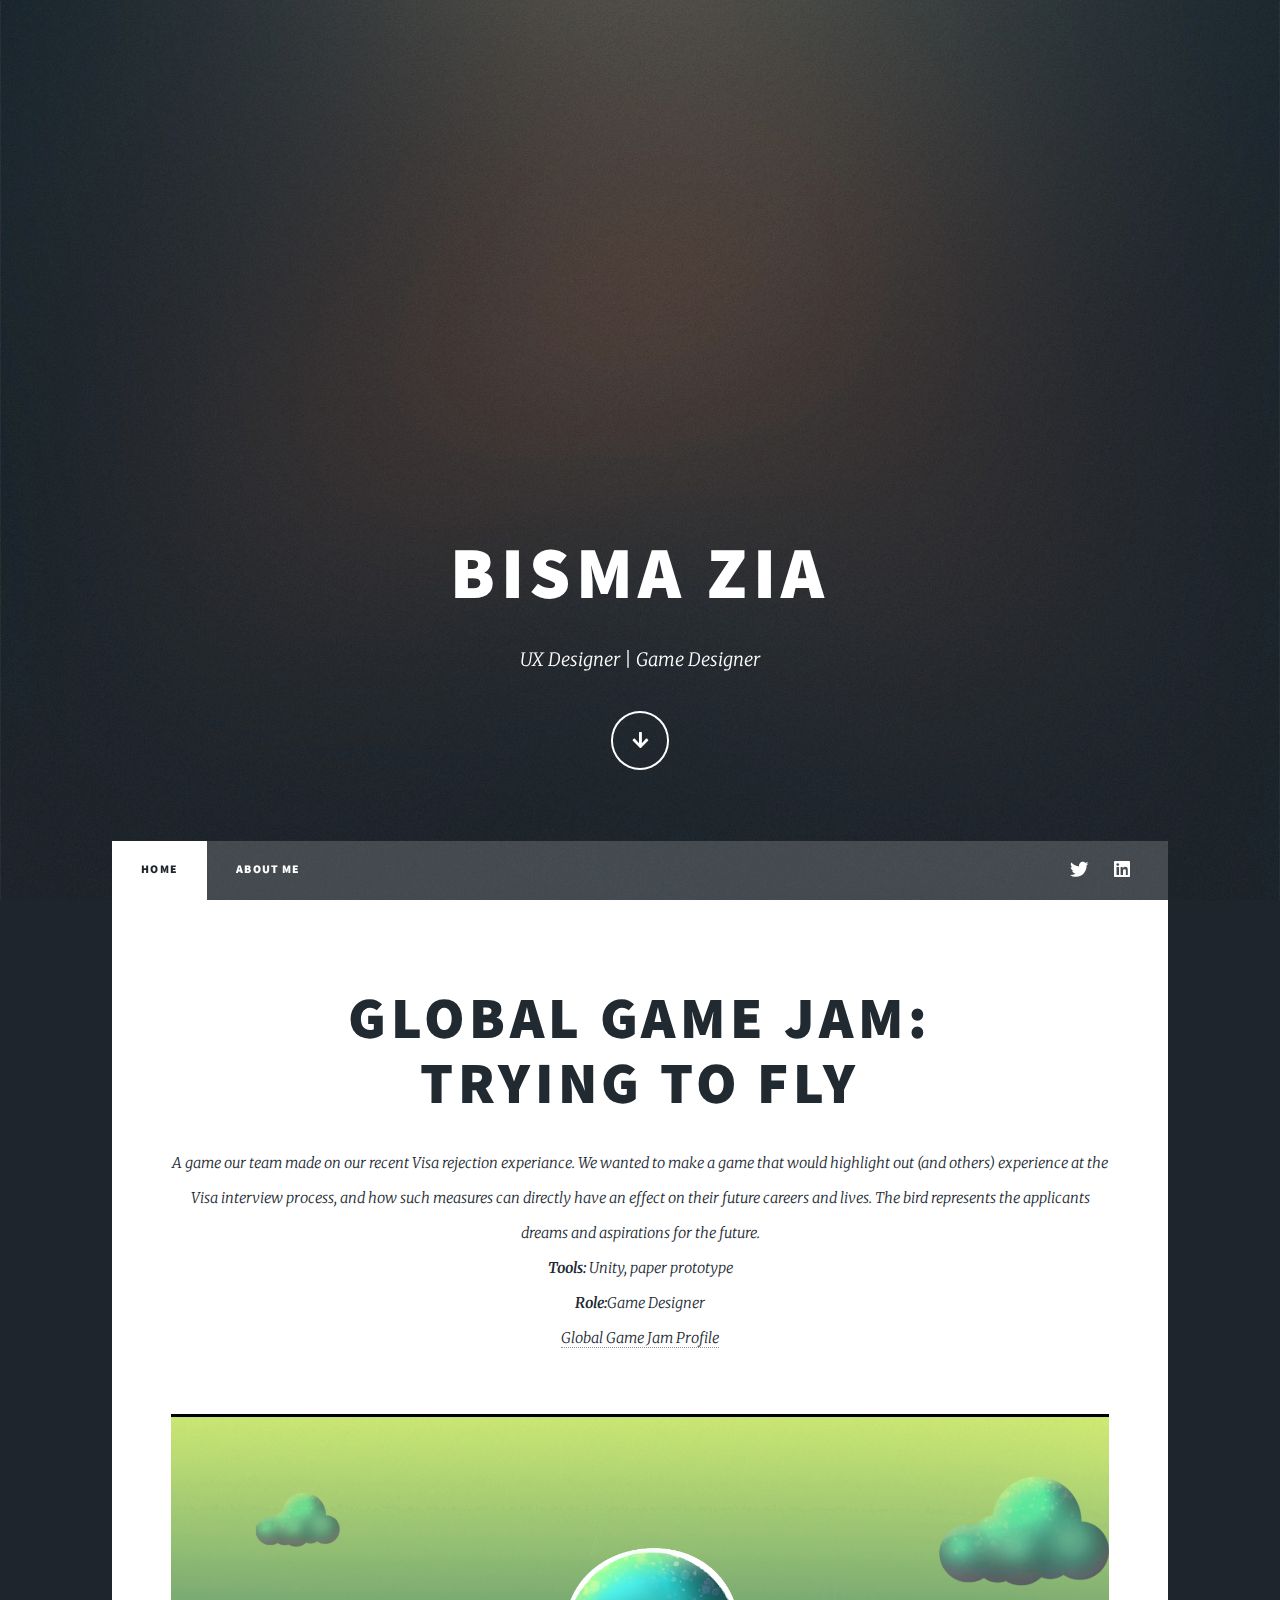
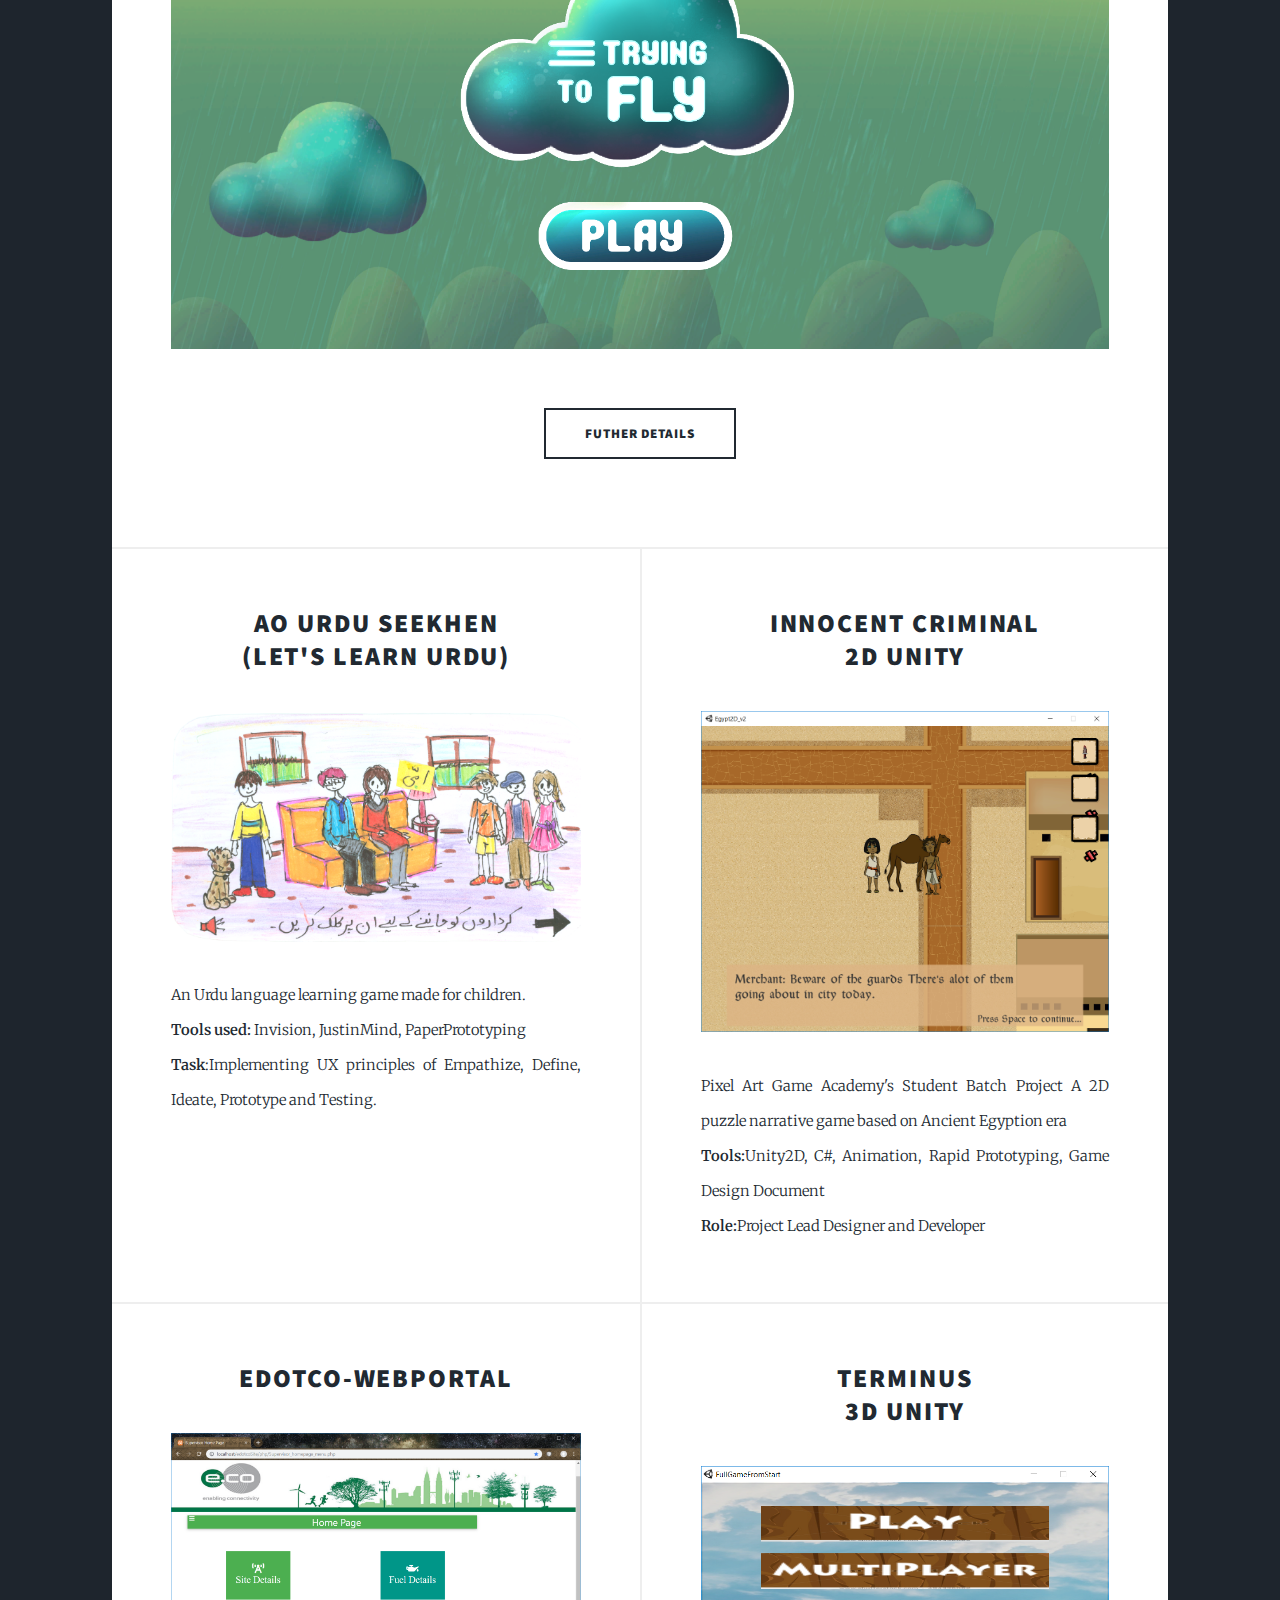
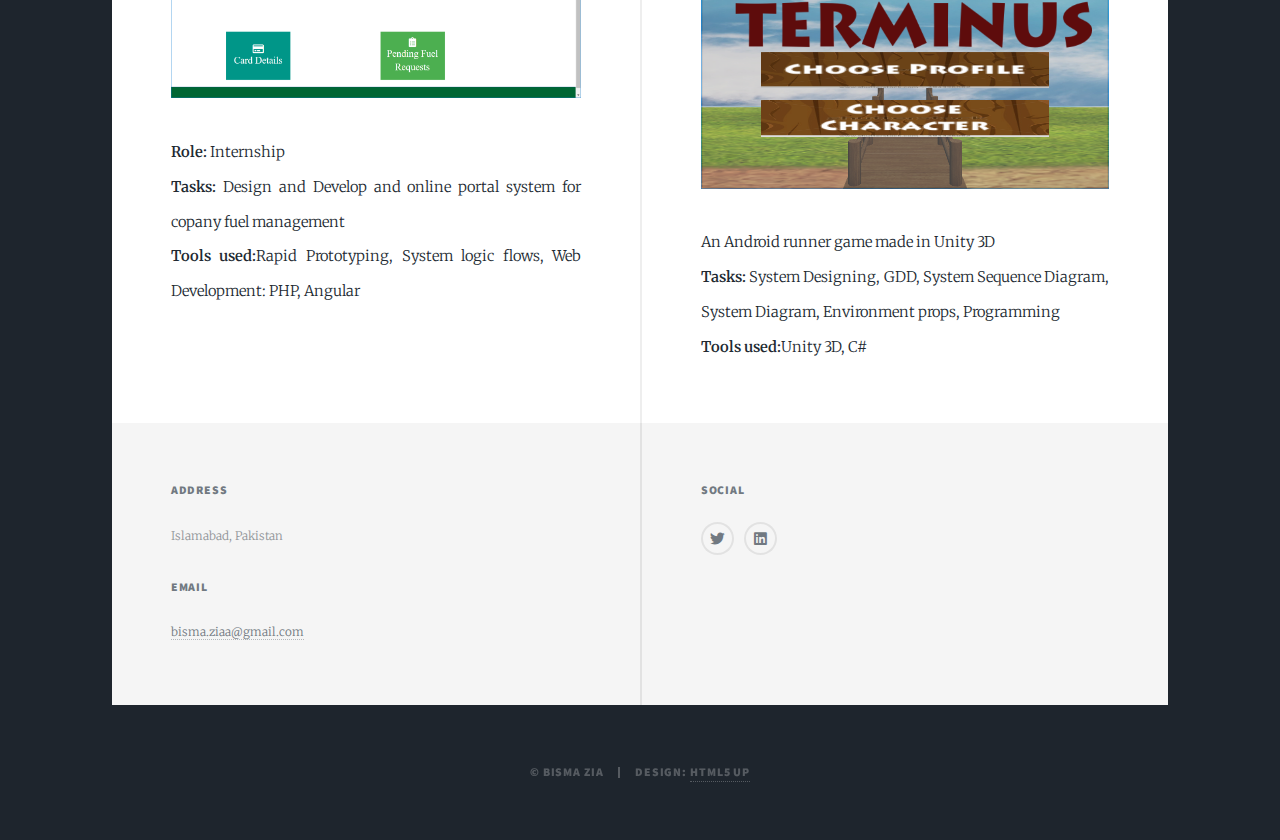
==== index.html @ f32b7386 "Add files via upload" ====
﻿<!DOCTYPE HTML>
<!--
	Massively by HTML5 UP
	html5up.net | @ajlkn
	Free for personal and commercial use under the CCA 3.0 license (html5up.net/license)
-->
<html>
	<head>
		<title>Bisma Zia - Porfolio</title>
		<meta charset="utf-8" />
		<meta name="viewport" content="width=device-width, initial-scale=1, user-scalable=no" />
		<link rel="stylesheet" href="assets/css/main.css" />
		<noscript><link rel="stylesheet" href="assets/css/noscript.css" /></noscript>
	</head>
	<body class="is-preload">

		<!-- Wrapper -->
			<div id="wrapper" class="fade-in">

				<!-- Intro -->
					<div id="intro">
						<h1>Bisma Zia</h1>
						<p>UX Designer | Game Designer</p>
						<ul class="actions">
							<li><a href="#header" class="button icon solid solo fa-arrow-down scrolly">Continue</a></li>
						</ul>
					</div>

				<!-- Header -->
					<header id="header">
						<a href="index.html" class="logo">Portfolio</a>
					</header>

				<!-- Nav -->
					<nav id="nav">
						<ul class="links">
							<li class="active"><a href="index.html">Home</a></li>
							<li><a href="generic.html">About Me</a></li>
						</ul>
						<ul class="icons">
							<li><a href="https://twitter.com/Doldydo" class="icon brands fa-twitter"><span class="label">Twitter</span></a></li>
							<li><a href="https://www.linkedin.com/in/bisma-zia-36243b80/" class="icon brands fa-linkedin"><span class="label">LinkedIn</span></a></li>
						</ul>
					</nav>

				<!-- Main -->
					<div id="main">

						<!-- Featured Post -->
							<article class="post featured">
								<header class="major">
									<h2><a href="#">Global Game Jam:<br />
									Trying to Fly</a></h2>
                                    <p>
                                        A game our team made on our recent Visa rejection experiance.
                                        We wanted to make a game that would highlight out (and others) experience at the Visa interview process,
                                        and how such measures can directly have an effect on their future careers and lives. The bird represents
                                        the applicants dreams and aspirations for the future.
                                        <br>
                                        <strong>Tools:</strong> Unity, paper prototype
                                        <br>
                                        <strong>Role:</strong>Game Designer
                                        <br>
                                        <a href="https://globalgamejam.org/2020/games/trying-fly-0" ><span class="label">Global Game Jam Profile</span></a>
                                    </p>
								</header>
								<a href="#" class="image main"><img src="images/trying-to-fly.PNG" alt="" /></a>
								<ul class="actions special">
									<li><a href="https://globalgamejam.org/2020/games/trying-fly-0" class="button large">Futher Details</a></li>
								</ul>
							</article>

						<!-- Posts -->
							<section class="posts">
                                <article>
                                    <header>
                                        <h2><a href="#">Ao Urdu Seekhen <br>(Let's Learn Urdu)</a></h2>
                                    </header>
                                    <a href="#" class="image fit"><img src="images/ao-urdu-seekhen.png" alt="" /></a>
                                    <p>
                                        An Urdu language learning game made for children.
                                        <br><strong>Tools used:</strong> Invision, JustinMind, PaperPrototyping
                                        <br><strong>Task</strong>:Implementing UX principles of Empathize, Define, Ideate,
                                        Prototype and Testing.
                                    </p>
                                    <!--<ul class="actions special">
                                        <li><a href="#" class="button">More Details</a></li>
                                    </ul>-->
                                </article>
                                <article>
                                    <header>
                                        <h2><a href="#">Innocent Criminal<br>2D Unity</a></h2>
                                    </header>
                                    <a href="#" class="image fit"><img src="images/innocent-criminal.PNG" alt="" /></a>
                                    <p>
                                        Pixel Art Game Academy's Student Batch Project
                                        A 2D puzzle narrative game based on Ancient Egyption era
                                        <br><strong>Tools:</strong>Unity2D, C#, Animation, Rapid Prototyping, Game Design Document
                                        <br><strong>Role:</strong>Project Lead Designer and Developer
                                    </p>
                                    <!--<ul class="actions special">
        <li><a href="#" class="button">More Details</a></li>
    </ul>-->
                                </article>
                                <article>
                                    <header>
                                        <h2><a href="#">Edotco-Webportal</a></h2>
                                    </header>
                                    <a href="#" class="image fit"><img src="images/edotco-web-portal.png" alt="" /></a>
                                    <p>
                                        <strong>Role:</strong> Internship
                                        <br><strong>Tasks:</strong> Design and Develop and online portal system for copany fuel management
                                        <br><strong>Tools used:</strong>Rapid Prototyping, System logic flows, Web Development: PHP, Angular
                                    </p>
                                    <!--	<ul class="actions special">
                                <li><a href="#" class="button">More Details</a></li>
                            </ul> -->
                        </article>
                        <article>
                            <header>
                                <h2><a href="#">Terminus<br>3D Unity</a></h2>
                            </header>
                            <a href="#" class="image fit"><img src="images/FYP1.PNG" alt="" /></a>
                            <p>
                                An Android runner game made in Unity 3D
                                <br><strong>Tasks:</strong> System Designing, GDD, System Sequence Diagram, System Diagram, Environment props, Programming
                                <br><strong>Tools used:</strong>Unity 3D, C#
                            </p>
                            <!--		<ul class="actions special">
        <li><a href="#" class="button">More Details</a></li>
    </ul>-->
                                </article>
								
							</section>						
					</div>

				<!-- Footer -->
                    <footer id="footer">
                        <section>
                            <section class="split contact">
                                <section class="alt">
                                    <h3>Address</h3>
                                    <p>
                                        Islamabad, Pakistan
                                    </p>
                                </section>
                                <section>
                                    <h3>Email</h3>
                                    <p><a href="#">bisma.ziaa@gmail.com</a></p>
                                </section>

                            </section>
                        </section>
 
                        <section>
                            <h3>Social</h3>
                            <ul class="icons alt">
                                <li><a href="https://twitter.com/Doldydo" class="icon brands alt fa-twitter"><span class="label">Twitter</span></a></li>
                                <li><a href="https://www.linkedin.com/in/bisma-zia-36243b80/" class="icon brands alt fa-linkedin"><span class="label">LinkedIn</span></a></li>
                            </ul>
                        </section>
                    </footer>

				<!-- Copyright -->
					<div id="copyright">
						<ul><li>&copy; Bisma Zia</li><li>Design: <a href="https://html5up.net">HTML5 UP</a></li></ul>
					</div>

			</div>

		<!-- Scripts -->
			<script src="assets/js/jquery.min.js"></script>
			<script src="assets/js/jquery.scrollex.min.js"></script>
			<script src="assets/js/jquery.scrolly.min.js"></script>
			<script src="assets/js/browser.min.js"></script>
			<script src="assets/js/breakpoints.min.js"></script>
			<script src="assets/js/util.js"></script>
			<script src="assets/js/main.js"></script>

	</body>
</html>
---- assets/css/main.css ----
@import url(fontawesome-all.min.css);
@import url("https://fonts.googleapis.com/css?family=Merriweather:300,700,300italic,700italic|Source+Sans+Pro:900");

/*
	Massively by HTML5 UP
	html5up.net | @ajlkn
	Free for personal and commercial use under the CCA 3.0 license (html5up.net/license)
*/

html, body, div, span, applet, object,
iframe, h1, h2, h3, h4, h5, h6, p, blockquote,
pre, a, abbr, acronym, address, big, cite,
code, del, dfn, em, img, ins, kbd, q, s, samp,
small, strike, strong, sub, sup, tt, var, b,
u, i, center, dl, dt, dd, ol, ul, li, fieldset,
form, label, legend, table, caption, tbody,
tfoot, thead, tr, th, td, article, aside,
canvas, details, embed, figure, figcaption,
footer, header, hgroup, menu, nav, output, ruby,
section, summary, time, mark, audio, video {
	margin: 0;
	padding: 0;
	border: 0;
	font-size: 100%;
	font: inherit;
	vertical-align: baseline;}

article, aside, details, figcaption, figure,
footer, header, hgroup, menu, nav, section {
	display: block;}

body {
	line-height: 1;
}

ol, ul {
	list-style: none;
}

blockquote, q {
	quotes: none;
}

	blockquote:before, blockquote:after, q:before, q:after {
		content: '';
		content: none;
	}

table {
	border-collapse: collapse;
	border-spacing: 0;
}

body {
	-webkit-text-size-adjust: none;
}

mark {
	background-color: transparent;
	color: inherit;
}

input::-moz-focus-inner {
	border: 0;
	padding: 0;
}

input, select, textarea {
	-moz-appearance: none;
	-webkit-appearance: none;
	-ms-appearance: none;
	appearance: none;
}

/* Basic */

	@-ms-viewport {
		width: device-width;
	}

	body {
		-ms-overflow-style: scrollbar;
	}

	@media screen and (max-width: 480px) {

		html, body {
			min-width: 320px;
		}

	}

	html {
		box-sizing: border-box;
	}

	*, *:before, *:after {
		box-sizing: inherit;
	}

	body {
		background-color: #1e252d;
	}

		body.is-preload *, body.is-preload *:before, body.is-preload *:after {
			-moz-animation: none !important;
			-webkit-animation: none !important;
			-ms-animation: none !important;
			animation: none !important;
			-moz-transition: none !important;
			-webkit-transition: none !important;
			-ms-transition: none !important;
			transition: none !important;
		}

/* Type */

	html {
		font-size: 16pt;
	}

		@media screen and (max-width: 1680px) {

			html {
				font-size: 12pt;
			}

		}

		@media screen and (max-width: 1280px) {

			html {
				font-size: 11pt;
			}

		}

		@media screen and (max-width: 360px) {

			html {
				font-size: 10pt;
			}

		}

	body {
		color: #212931;
	}

	body, input, select, textarea {
		font-family: "Merriweather", Georgia, serif;
		font-weight: 300;
		font-size: 1rem;
		line-height: 2.375;
	}

	a {
		-moz-transition: color 0.2s ease-in-out, background-color 0.2s ease-in-out, border-color 0.2s ease-in-out, box-shadow 0.2s ease-in-out;
		-webkit-transition: color 0.2s ease-in-out, background-color 0.2s ease-in-out, border-color 0.2s ease-in-out, box-shadow 0.2s ease-in-out;
		-ms-transition: color 0.2s ease-in-out, background-color 0.2s ease-in-out, border-color 0.2s ease-in-out, box-shadow 0.2s ease-in-out;
		transition: color 0.2s ease-in-out, background-color 0.2s ease-in-out, border-color 0.2s ease-in-out, box-shadow 0.2s ease-in-out;
		border-bottom: dotted 1px;
		text-decoration: none;
	}

		a:hover {
			border-bottom-color: transparent;
		}

	strong, b {
		font-weight: 600;
	}

	em, i {
		font-style: italic;
	}

	p {
		text-align: justify;
		margin: 0 0 2rem 0;
	}

	h1, h2, h3, h4, h5, h6 {
		font-family: "Source Sans Pro", Helvetica, sans-serif;
		font-weight: 900;
		line-height: 1.5;
		letter-spacing: 0.075em;
		text-transform: uppercase;
		margin: 0 0 1rem 0;
	}

		h1 a, h2 a, h3 a, h4 a, h5 a, h6 a {
			border-bottom: 0;
			color: inherit;
			text-decoration: none;
		}

	h1 {
		font-size: 4rem;
		line-height: 1.1;
		margin: 0 0 2rem 0;
	}

	h2 {
		font-size: 1.75rem;
		line-height: 1.3;
		margin: 0 0 1.5rem 0;
	}

	h3 {
		font-size: 1.25rem;
		margin: 0 0 1.5rem 0;
	}

	h4 {
		font-size: 1rem;
	}

	h5 {
		font-size: 0.9rem;
	}

	h6 {
		font-size: 0.8rem;
	}

	sub {
		font-size: 0.8rem;
		position: relative;
		top: 0.5rem;
	}

	sup {
		font-size: 0.8rem;
		position: relative;
		top: -0.5rem;
	}

	blockquote {
		border-left: solid 4px;
		font-style: italic;
		margin: 0 0 2rem 0;
		padding: 0.5rem 0 0.5rem 2rem;
	}

	code {
		border: solid 2px;
		font-family: "Courier New", monospace;
		font-size: 0.9rem;
		margin: 0 0.25rem;
		padding: 0.25rem 0.65rem;
	}

	pre {
		-webkit-overflow-scrolling: touch;
		font-family: "Courier New", monospace;
		font-size: 0.9rem;
		margin: 0 0 2rem 0;
	}

		pre code {
			display: block;
			line-height: 1.75;
			padding: 1rem 1.5rem;
			overflow-x: auto;
		}

	hr {
		border: 0;
		border-bottom: solid 2px;
		margin: 3rem 0;
	}

		hr.major {
			margin: 5rem 0;
		}

	.align-left {
		text-align: left;
	}

	.align-center {
		text-align: center;
	}

	.align-right {
		text-align: right;
	}

	input, select, textarea {
		color: #212931;
	}

	a {
		color: #212931;
		border-bottom-color: rgba(33, 41, 49, 0.5);
	}

		a:hover {
			border-bottom-color: transparent;
			color: #18bfef !important;
		}

	strong, b {
		color: #212931;
	}

	h1, h2, h3, h4, h5, h6 {
		color: #212931;
	}

	blockquote {
		border-left-color: #eeeeee;
	}

	code {
		background: rgba(220, 220, 220, 0.25);
		border-color: #eeeeee;
	}

	hr {
		border-bottom-color: #eeeeee;
	}

/* Row */

	.row {
		display: flex;
		flex-wrap: wrap;
		box-sizing: border-box;
		align-items: stretch;
	}

		.row > * {
			box-sizing: border-box;
		}

		.row.gtr-uniform > * > :last-child {
			margin-bottom: 0;
		}

		.row.aln-left {
			justify-content: flex-start;
		}

		.row.aln-center {
			justify-content: center;
		}

		.row.aln-right {
			justify-content: flex-end;
		}

		.row.aln-top {
			align-items: flex-start;
		}

		.row.aln-middle {
			align-items: center;
		}

		.row.aln-bottom {
			align-items: flex-end;
		}

		.row > .imp {
			order: -1;
		}

		.row > .col-1 {
			width: 8.33333%;
		}

		.row > .off-1 {
			margin-left: 8.33333%;
		}

		.row > .col-2 {
			width: 16.66667%;
		}

		.row > .off-2 {
			margin-left: 16.66667%;
		}

		.row > .col-3 {
			width: 25%;
		}

		.row > .off-3 {
			margin-left: 25%;
		}

		.row > .col-4 {
			width: 33.33333%;
		}

		.row > .off-4 {
			margin-left: 33.33333%;
		}

		.row > .col-5 {
			width: 41.66667%;
		}

		.row > .off-5 {
			margin-left: 41.66667%;
		}

		.row > .col-6 {
			width: 50%;
		}

		.row > .off-6 {
			margin-left: 50%;
		}

		.row > .col-7 {
			width: 58.33333%;
		}

		.row > .off-7 {
			margin-left: 58.33333%;
		}

		.row > .col-8 {
			width: 66.66667%;
		}

		.row > .off-8 {
			margin-left: 66.66667%;
		}

		.row > .col-9 {
			width: 75%;
		}

		.row > .off-9 {
			margin-left: 75%;
		}

		.row > .col-10 {
			width: 83.33333%;
		}

		.row > .off-10 {
			margin-left: 83.33333%;
		}

		.row > .col-11 {
			width: 91.66667%;
		}

		.row > .off-11 {
			margin-left: 91.66667%;
		}

		.row > .col-12 {
			width: 100%;
		}

		.row > .off-12 {
			margin-left: 100%;
		}

		.row.gtr-0 {
			margin-top: 0;
			margin-left: 0rem;
		}

			.row.gtr-0 > * {
				padding: 0 0 0 0rem;
			}

			.row.gtr-0.gtr-uniform {
				margin-top: 0rem;
			}

				.row.gtr-0.gtr-uniform > * {
					padding-top: 0rem;
				}

		.row.gtr-25 {
			margin-top: 0;
			margin-left: -0.375rem;
		}

			.row.gtr-25 > * {
				padding: 0 0 0 0.375rem;
			}

			.row.gtr-25.gtr-uniform {
				margin-top: -0.375rem;
			}

				.row.gtr-25.gtr-uniform > * {
					padding-top: 0.375rem;
				}

		.row.gtr-50 {
			margin-top: 0;
			margin-left: -0.75rem;
		}

			.row.gtr-50 > * {
				padding: 0 0 0 0.75rem;
			}

			.row.gtr-50.gtr-uniform {
				margin-top: -0.75rem;
			}

				.row.gtr-50.gtr-uniform > * {
					padding-top: 0.75rem;
				}

		.row {
			margin-top: 0;
			margin-left: -1.5rem;
		}

			.row > * {
				padding: 0 0 0 1.5rem;
			}

			.row.gtr-uniform {
				margin-top: -1.5rem;
			}

				.row.gtr-uniform > * {
					padding-top: 1.5rem;
				}

		.row.gtr-150 {
			margin-top: 0;
			margin-left: -2.25rem;
		}

			.row.gtr-150 > * {
				padding: 0 0 0 2.25rem;
			}

			.row.gtr-150.gtr-uniform {
				margin-top: -2.25rem;
			}

				.row.gtr-150.gtr-uniform > * {
					padding-top: 2.25rem;
				}

		.row.gtr-200 {
			margin-top: 0;
			margin-left: -3rem;
		}

			.row.gtr-200 > * {
				padding: 0 0 0 3rem;
			}

			.row.gtr-200.gtr-uniform {
				margin-top: -3rem;
			}

				.row.gtr-200.gtr-uniform > * {
					padding-top: 3rem;
				}

		@media screen and (max-width: 1680px) {

			.row {
				display: flex;
				flex-wrap: wrap;
				box-sizing: border-box;
				align-items: stretch;
			}

				.row > * {
					box-sizing: border-box;
				}

				.row.gtr-uniform > * > :last-child {
					margin-bottom: 0;
				}

				.row.aln-left {
					justify-content: flex-start;
				}

				.row.aln-center {
					justify-content: center;
				}

				.row.aln-right {
					justify-content: flex-end;
				}

				.row.aln-top {
					align-items: flex-start;
				}

				.row.aln-middle {
					align-items: center;
				}

				.row.aln-bottom {
					align-items: flex-end;
				}

				.row > .imp-xlarge {
					order: -1;
				}

				.row > .col-1-xlarge {
					width: 8.33333%;
				}

				.row > .off-1-xlarge {
					margin-left: 8.33333%;
				}

				.row > .col-2-xlarge {
					width: 16.66667%;
				}

				.row > .off-2-xlarge {
					margin-left: 16.66667%;
				}

				.row > .col-3-xlarge {
					width: 25%;
				}

				.row > .off-3-xlarge {
					margin-left: 25%;
				}

				.row > .col-4-xlarge {
					width: 33.33333%;
				}

				.row > .off-4-xlarge {
					margin-left: 33.33333%;
				}

				.row > .col-5-xlarge {
					width: 41.66667%;
				}

				.row > .off-5-xlarge {
					margin-left: 41.66667%;
				}

				.row > .col-6-xlarge {
					width: 50%;
				}

				.row > .off-6-xlarge {
					margin-left: 50%;
				}

				.row > .col-7-xlarge {
					width: 58.33333%;
				}

				.row > .off-7-xlarge {
					margin-left: 58.33333%;
				}

				.row > .col-8-xlarge {
					width: 66.66667%;
				}

				.row > .off-8-xlarge {
					margin-left: 66.66667%;
				}

				.row > .col-9-xlarge {
					width: 75%;
				}

				.row > .off-9-xlarge {
					margin-left: 75%;
				}

				.row > .col-10-xlarge {
					width: 83.33333%;
				}

				.row > .off-10-xlarge {
					margin-left: 83.33333%;
				}

				.row > .col-11-xlarge {
					width: 91.66667%;
				}

				.row > .off-11-xlarge {
					margin-left: 91.66667%;
				}

				.row > .col-12-xlarge {
					width: 100%;
				}

				.row > .off-12-xlarge {
					margin-left: 100%;
				}

				.row.gtr-0 {
					margin-top: 0;
					margin-left: 0rem;
				}

					.row.gtr-0 > * {
						padding: 0 0 0 0rem;
					}

					.row.gtr-0.gtr-uniform {
						margin-top: 0rem;
					}

						.row.gtr-0.gtr-uniform > * {
							padding-top: 0rem;
						}

				.row.gtr-25 {
					margin-top: 0;
					margin-left: -0.375rem;
				}

					.row.gtr-25 > * {
						padding: 0 0 0 0.375rem;
					}

					.row.gtr-25.gtr-uniform {
						margin-top: -0.375rem;
					}

						.row.gtr-25.gtr-uniform > * {
							padding-top: 0.375rem;
						}

				.row.gtr-50 {
					margin-top: 0;
					margin-left: -0.75rem;
				}

					.row.gtr-50 > * {
						padding: 0 0 0 0.75rem;
					}

					.row.gtr-50.gtr-uniform {
						margin-top: -0.75rem;
					}

						.row.gtr-50.gtr-uniform > * {
							padding-top: 0.75rem;
						}

				.row {
					margin-top: 0;
					margin-left: -1.5rem;
				}

					.row > * {
						padding: 0 0 0 1.5rem;
					}

					.row.gtr-uniform {
						margin-top: -1.5rem;
					}

						.row.gtr-uniform > * {
							padding-top: 1.5rem;
						}

				.row.gtr-150 {
					margin-top: 0;
					margin-left: -2.25rem;
				}

					.row.gtr-150 > * {
						padding: 0 0 0 2.25rem;
					}

					.row.gtr-150.gtr-uniform {
						margin-top: -2.25rem;
					}

						.row.gtr-150.gtr-uniform > * {
							padding-top: 2.25rem;
						}

				.row.gtr-200 {
					margin-top: 0;
					margin-left: -3rem;
				}

					.row.gtr-200 > * {
						padding: 0 0 0 3rem;
					}

					.row.gtr-200.gtr-uniform {
						margin-top: -3rem;
					}

						.row.gtr-200.gtr-uniform > * {
							padding-top: 3rem;
						}

		}

		@media screen and (max-width: 1280px) {

			.row {
				display: flex;
				flex-wrap: wrap;
				box-sizing: border-box;
				align-items: stretch;
			}

				.row > * {
					box-sizing: border-box;
				}

				.row.gtr-uniform > * > :last-child {
					margin-bottom: 0;
				}

				.row.aln-left {
					justify-content: flex-start;
				}

				.row.aln-center {
					justify-content: center;
				}

				.row.aln-right {
					justify-content: flex-end;
				}

				.row.aln-top {
					align-items: flex-start;
				}

				.row.aln-middle {
					align-items: center;
				}

				.row.aln-bottom {
					align-items: flex-end;
				}

				.row > .imp-large {
					order: -1;
				}

				.row > .col-1-large {
					width: 8.33333%;
				}

				.row > .off-1-large {
					margin-left: 8.33333%;
				}

				.row > .col-2-large {
					width: 16.66667%;
				}

				.row > .off-2-large {
					margin-left: 16.66667%;
				}

				.row > .col-3-large {
					width: 25%;
				}

				.row > .off-3-large {
					margin-left: 25%;
				}

				.row > .col-4-large {
					width: 33.33333%;
				}

				.row > .off-4-large {
					margin-left: 33.33333%;
				}

				.row > .col-5-large {
					width: 41.66667%;
				}

				.row > .off-5-large {
					margin-left: 41.66667%;
				}

				.row > .col-6-large {
					width: 50%;
				}

				.row > .off-6-large {
					margin-left: 50%;
				}

				.row > .col-7-large {
					width: 58.33333%;
				}

				.row > .off-7-large {
					margin-left: 58.33333%;
				}

				.row > .col-8-large {
					width: 66.66667%;
				}

				.row > .off-8-large {
					margin-left: 66.66667%;
				}

				.row > .col-9-large {
					width: 75%;
				}

				.row > .off-9-large {
					margin-left: 75%;
				}

				.row > .col-10-large {
					width: 83.33333%;
				}

				.row > .off-10-large {
					margin-left: 83.33333%;
				}

				.row > .col-11-large {
					width: 91.66667%;
				}

				.row > .off-11-large {
					margin-left: 91.66667%;
				}

				.row > .col-12-large {
					width: 100%;
				}

				.row > .off-12-large {
					margin-left: 100%;
				}

				.row.gtr-0 {
					margin-top: 0;
					margin-left: 0rem;
				}

					.row.gtr-0 > * {
						padding: 0 0 0 0rem;
					}

					.row.gtr-0.gtr-uniform {
						margin-top: 0rem;
					}

						.row.gtr-0.gtr-uniform > * {
							padding-top: 0rem;
						}

				.row.gtr-25 {
					margin-top: 0;
					margin-left: -0.375rem;
				}

					.row.gtr-25 > * {
						padding: 0 0 0 0.375rem;
					}

					.row.gtr-25.gtr-uniform {
						margin-top: -0.375rem;
					}

						.row.gtr-25.gtr-uniform > * {
							padding-top: 0.375rem;
						}

				.row.gtr-50 {
					margin-top: 0;
					margin-left: -0.75rem;
				}

					.row.gtr-50 > * {
						padding: 0 0 0 0.75rem;
					}

					.row.gtr-50.gtr-uniform {
						margin-top: -0.75rem;
					}

						.row.gtr-50.gtr-uniform > * {
							padding-top: 0.75rem;
						}

				.row {
					margin-top: 0;
					margin-left: -1.5rem;
				}

					.row > * {
						padding: 0 0 0 1.5rem;
					}

					.row.gtr-uniform {
						margin-top: -1.5rem;
					}

						.row.gtr-uniform > * {
							padding-top: 1.5rem;
						}

				.row.gtr-150 {
					margin-top: 0;
					margin-left: -2.25rem;
				}

					.row.gtr-150 > * {
						padding: 0 0 0 2.25rem;
					}

					.row.gtr-150.gtr-uniform {
						margin-top: -2.25rem;
					}

						.row.gtr-150.gtr-uniform > * {
							padding-top: 2.25rem;
						}

				.row.gtr-200 {
					margin-top: 0;
					margin-left: -3rem;
				}

					.row.gtr-200 > * {
						padding: 0 0 0 3rem;
					}

					.row.gtr-200.gtr-uniform {
						margin-top: -3rem;
					}

						.row.gtr-200.gtr-uniform > * {
							padding-top: 3rem;
						}

		}

		@media screen and (max-width: 980px) {

			.row {
				display: flex;
				flex-wrap: wrap;
				box-sizing: border-box;
				align-items: stretch;
			}

				.row > * {
					box-sizing: border-box;
				}

				.row.gtr-uniform > * > :last-child {
					margin-bottom: 0;
				}

				.row.aln-left {
					justify-content: flex-start;
				}

				.row.aln-center {
					justify-content: center;
				}

				.row.aln-right {
					justify-content: flex-end;
				}

				.row.aln-top {
					align-items: flex-start;
				}

				.row.aln-middle {
					align-items: center;
				}

				.row.aln-bottom {
					align-items: flex-end;
				}

				.row > .imp-medium {
					order: -1;
				}

				.row > .col-1-medium {
					width: 8.33333%;
				}

				.row > .off-1-medium {
					margin-left: 8.33333%;
				}

				.row > .col-2-medium {
					width: 16.66667%;
				}

				.row > .off-2-medium {
					margin-left: 16.66667%;
				}

				.row > .col-3-medium {
					width: 25%;
				}

				.row > .off-3-medium {
					margin-left: 25%;
				}

				.row > .col-4-medium {
					width: 33.33333%;
				}

				.row > .off-4-medium {
					margin-left: 33.33333%;
				}

				.row > .col-5-medium {
					width: 41.66667%;
				}

				.row > .off-5-medium {
					margin-left: 41.66667%;
				}

				.row > .col-6-medium {
					width: 50%;
				}

				.row > .off-6-medium {
					margin-left: 50%;
				}

				.row > .col-7-medium {
					width: 58.33333%;
				}

				.row > .off-7-medium {
					margin-left: 58.33333%;
				}

				.row > .col-8-medium {
					width: 66.66667%;
				}

				.row > .off-8-medium {
					margin-left: 66.66667%;
				}

				.row > .col-9-medium {
					width: 75%;
				}

				.row > .off-9-medium {
					margin-left: 75%;
				}

				.row > .col-10-medium {
					width: 83.33333%;
				}

				.row > .off-10-medium {
					margin-left: 83.33333%;
				}

				.row > .col-11-medium {
					width: 91.66667%;
				}

				.row > .off-11-medium {
					margin-left: 91.66667%;
				}

				.row > .col-12-medium {
					width: 100%;
				}

				.row > .off-12-medium {
					margin-left: 100%;
				}

				.row.gtr-0 {
					margin-top: 0;
					margin-left: 0rem;
				}

					.row.gtr-0 > * {
						padding: 0 0 0 0rem;
					}

					.row.gtr-0.gtr-uniform {
						margin-top: 0rem;
					}

						.row.gtr-0.gtr-uniform > * {
							padding-top: 0rem;
						}

				.row.gtr-25 {
					margin-top: 0;
					margin-left: -0.375rem;
				}

					.row.gtr-25 > * {
						padding: 0 0 0 0.375rem;
					}

					.row.gtr-25.gtr-uniform {
						margin-top: -0.375rem;
					}

						.row.gtr-25.gtr-uniform > * {
							padding-top: 0.375rem;
						}

				.row.gtr-50 {
					margin-top: 0;
					margin-left: -0.75rem;
				}

					.row.gtr-50 > * {
						padding: 0 0 0 0.75rem;
					}

					.row.gtr-50.gtr-uniform {
						margin-top: -0.75rem;
					}

						.row.gtr-50.gtr-uniform > * {
							padding-top: 0.75rem;
						}

				.row {
					margin-top: 0;
					margin-left: -1.5rem;
				}

					.row > * {
						padding: 0 0 0 1.5rem;
					}

					.row.gtr-uniform {
						margin-top: -1.5rem;
					}

						.row.gtr-uniform > * {
							padding-top: 1.5rem;
						}

				.row.gtr-150 {
					margin-top: 0;
					margin-left: -2.25rem;
				}

					.row.gtr-150 > * {
						padding: 0 0 0 2.25rem;
					}

					.row.gtr-150.gtr-uniform {
						margin-top: -2.25rem;
					}

						.row.gtr-150.gtr-uniform > * {
							padding-top: 2.25rem;
						}

				.row.gtr-200 {
					margin-top: 0;
					margin-left: -3rem;
				}

					.row.gtr-200 > * {
						padding: 0 0 0 3rem;
					}

					.row.gtr-200.gtr-uniform {
						margin-top: -3rem;
					}

						.row.gtr-200.gtr-uniform > * {
							padding-top: 3rem;
						}

		}

		@media screen and (max-width: 736px) {

			.row {
				display: flex;
				flex-wrap: wrap;
				box-sizing: border-box;
				align-items: stretch;
			}

				.row > * {
					box-sizing: border-box;
				}

				.row.gtr-uniform > * > :last-child {
					margin-bottom: 0;
				}

				.row.aln-left {
					justify-content: flex-start;
				}

				.row.aln-center {
					justify-content: center;
				}

				.row.aln-right {
					justify-content: flex-end;
				}

				.row.aln-top {
					align-items: flex-start;
				}

				.row.aln-middle {
					align-items: center;
				}

				.row.aln-bottom {
					align-items: flex-end;
				}

				.row > .imp-small {
					order: -1;
				}

				.row > .col-1-small {
					width: 8.33333%;
				}

				.row > .off-1-small {
					margin-left: 8.33333%;
				}

				.row > .col-2-small {
					width: 16.66667%;
				}

				.row > .off-2-small {
					margin-left: 16.66667%;
				}

				.row > .col-3-small {
					width: 25%;
				}

				.row > .off-3-small {
					margin-left: 25%;
				}

				.row > .col-4-small {
					width: 33.33333%;
				}

				.row > .off-4-small {
					margin-left: 33.33333%;
				}

				.row > .col-5-small {
					width: 41.66667%;
				}

				.row > .off-5-small {
					margin-left: 41.66667%;
				}

				.row > .col-6-small {
					width: 50%;
				}

				.row > .off-6-small {
					margin-left: 50%;
				}

				.row > .col-7-small {
					width: 58.33333%;
				}

				.row > .off-7-small {
					margin-left: 58.33333%;
				}

				.row > .col-8-small {
					width: 66.66667%;
				}

				.row > .off-8-small {
					margin-left: 66.66667%;
				}

				.row > .col-9-small {
					width: 75%;
				}

				.row > .off-9-small {
					margin-left: 75%;
				}

				.row > .col-10-small {
					width: 83.33333%;
				}

				.row > .off-10-small {
					margin-left: 83.33333%;
				}

				.row > .col-11-small {
					width: 91.66667%;
				}

				.row > .off-11-small {
					margin-left: 91.66667%;
				}

				.row > .col-12-small {
					width: 100%;
				}

				.row > .off-12-small {
					margin-left: 100%;
				}

				.row.gtr-0 {
					margin-top: 0;
					margin-left: 0rem;
				}

					.row.gtr-0 > * {
						padding: 0 0 0 0rem;
					}

					.row.gtr-0.gtr-uniform {
						margin-top: 0rem;
					}

						.row.gtr-0.gtr-uniform > * {
							padding-top: 0rem;
						}

				.row.gtr-25 {
					margin-top: 0;
					margin-left: -0.375rem;
				}

					.row.gtr-25 > * {
						padding: 0 0 0 0.375rem;
					}

					.row.gtr-25.gtr-uniform {
						margin-top: -0.375rem;
					}

						.row.gtr-25.gtr-uniform > * {
							padding-top: 0.375rem;
						}

				.row.gtr-50 {
					margin-top: 0;
					margin-left: -0.75rem;
				}

					.row.gtr-50 > * {
						padding: 0 0 0 0.75rem;
					}

					.row.gtr-50.gtr-uniform {
						margin-top: -0.75rem;
					}

						.row.gtr-50.gtr-uniform > * {
							padding-top: 0.75rem;
						}

				.row {
					margin-top: 0;
					margin-left: -1.5rem;
				}

					.row > * {
						padding: 0 0 0 1.5rem;
					}

					.row.gtr-uniform {
						margin-top: -1.5rem;
					}

						.row.gtr-uniform > * {
							padding-top: 1.5rem;
						}

				.row.gtr-150 {
					margin-top: 0;
					margin-left: -2.25rem;
				}

					.row.gtr-150 > * {
						padding: 0 0 0 2.25rem;
					}

					.row.gtr-150.gtr-uniform {
						margin-top: -2.25rem;
					}

						.row.gtr-150.gtr-uniform > * {
							padding-top: 2.25rem;
						}

				.row.gtr-200 {
					margin-top: 0;
					margin-left: -3rem;
				}

					.row.gtr-200 > * {
						padding: 0 0 0 3rem;
					}

					.row.gtr-200.gtr-uniform {
						margin-top: -3rem;
					}

						.row.gtr-200.gtr-uniform > * {
							padding-top: 3rem;
						}

		}

		@media screen and (max-width: 480px) {

			.row {
				display: flex;
				flex-wrap: wrap;
				box-sizing: border-box;
				align-items: stretch;
			}

				.row > * {
					box-sizing: border-box;
				}

				.row.gtr-uniform > * > :last-child {
					margin-bottom: 0;
				}

				.row.aln-left {
					justify-content: flex-start;
				}

				.row.aln-center {
					justify-content: center;
				}

				.row.aln-right {
					justify-content: flex-end;
				}

				.row.aln-top {
					align-items: flex-start;
				}

				.row.aln-middle {
					align-items: center;
				}

				.row.aln-bottom {
					align-items: flex-end;
				}

				.row > .imp-xsmall {
					order: -1;
				}

				.row > .col-1-xsmall {
					width: 8.33333%;
				}

				.row > .off-1-xsmall {
					margin-left: 8.33333%;
				}

				.row > .col-2-xsmall {
					width: 16.66667%;
				}

				.row > .off-2-xsmall {
					margin-left: 16.66667%;
				}

				.row > .col-3-xsmall {
					width: 25%;
				}

				.row > .off-3-xsmall {
					margin-left: 25%;
				}

				.row > .col-4-xsmall {
					width: 33.33333%;
				}

				.row > .off-4-xsmall {
					margin-left: 33.33333%;
				}

				.row > .col-5-xsmall {
					width: 41.66667%;
				}

				.row > .off-5-xsmall {
					margin-left: 41.66667%;
				}

				.row > .col-6-xsmall {
					width: 50%;
				}

				.row > .off-6-xsmall {
					margin-left: 50%;
				}

				.row > .col-7-xsmall {
					width: 58.33333%;
				}

				.row > .off-7-xsmall {
					margin-left: 58.33333%;
				}

				.row > .col-8-xsmall {
					width: 66.66667%;
				}

				.row > .off-8-xsmall {
					margin-left: 66.66667%;
				}

				.row > .col-9-xsmall {
					width: 75%;
				}

				.row > .off-9-xsmall {
					margin-left: 75%;
				}

				.row > .col-10-xsmall {
					width: 83.33333%;
				}

				.row > .off-10-xsmall {
					margin-left: 83.33333%;
				}

				.row > .col-11-xsmall {
					width: 91.66667%;
				}

				.row > .off-11-xsmall {
					margin-left: 91.66667%;
				}

				.row > .col-12-xsmall {
					width: 100%;
				}

				.row > .off-12-xsmall {
					margin-left: 100%;
				}

				.row.gtr-0 {
					margin-top: 0;
					margin-left: 0rem;
				}

					.row.gtr-0 > * {
						padding: 0 0 0 0rem;
					}

					.row.gtr-0.gtr-uniform {
						margin-top: 0rem;
					}

						.row.gtr-0.gtr-uniform > * {
							padding-top: 0rem;
						}

				.row.gtr-25 {
					margin-top: 0;
					margin-left: -0.375rem;
				}

					.row.gtr-25 > * {
						padding: 0 0 0 0.375rem;
					}

					.row.gtr-25.gtr-uniform {
						margin-top: -0.375rem;
					}

						.row.gtr-25.gtr-uniform > * {
							padding-top: 0.375rem;
						}

				.row.gtr-50 {
					margin-top: 0;
					margin-left: -0.75rem;
				}

					.row.gtr-50 > * {
						padding: 0 0 0 0.75rem;
					}

					.row.gtr-50.gtr-uniform {
						margin-top: -0.75rem;
					}

						.row.gtr-50.gtr-uniform > * {
							padding-top: 0.75rem;
						}

				.row {
					margin-top: 0;
					margin-left: -1.5rem;
				}

					.row > * {
						padding: 0 0 0 1.5rem;
					}

					.row.gtr-uniform {
						margin-top: -1.5rem;
					}

						.row.gtr-uniform > * {
							padding-top: 1.5rem;
						}

				.row.gtr-150 {
					margin-top: 0;
					margin-left: -2.25rem;
				}

					.row.gtr-150 > * {
						padding: 0 0 0 2.25rem;
					}

					.row.gtr-150.gtr-uniform {
						margin-top: -2.25rem;
					}

						.row.gtr-150.gtr-uniform > * {
							padding-top: 2.25rem;
						}

				.row.gtr-200 {
					margin-top: 0;
					margin-left: -3rem;
				}

					.row.gtr-200 > * {
						padding: 0 0 0 3rem;
					}

					.row.gtr-200.gtr-uniform {
						margin-top: -3rem;
					}

						.row.gtr-200.gtr-uniform > * {
							padding-top: 3rem;
						}

		}

		@media screen and (max-width: 360px) {

			.row {
				display: flex;
				flex-wrap: wrap;
				box-sizing: border-box;
				align-items: stretch;
			}

				.row > * {
					box-sizing: border-box;
				}

				.row.gtr-uniform > * > :last-child {
					margin-bottom: 0;
				}

				.row.aln-left {
					justify-content: flex-start;
				}

				.row.aln-center {
					justify-content: center;
				}

				.row.aln-right {
					justify-content: flex-end;
				}

				.row.aln-top {
					align-items: flex-start;
				}

				.row.aln-middle {
					align-items: center;
				}

				.row.aln-bottom {
					align-items: flex-end;
				}

				.row > .imp-xxsmall {
					order: -1;
				}

				.row > .col-1-xxsmall {
					width: 8.33333%;
				}

				.row > .off-1-xxsmall {
					margin-left: 8.33333%;
				}

				.row > .col-2-xxsmall {
					width: 16.66667%;
				}

				.row > .off-2-xxsmall {
					margin-left: 16.66667%;
				}

				.row > .col-3-xxsmall {
					width: 25%;
				}

				.row > .off-3-xxsmall {
					margin-left: 25%;
				}

				.row > .col-4-xxsmall {
					width: 33.33333%;
				}

				.row > .off-4-xxsmall {
					margin-left: 33.33333%;
				}

				.row > .col-5-xxsmall {
					width: 41.66667%;
				}

				.row > .off-5-xxsmall {
					margin-left: 41.66667%;
				}

				.row > .col-6-xxsmall {
					width: 50%;
				}

				.row > .off-6-xxsmall {
					margin-left: 50%;
				}

				.row > .col-7-xxsmall {
					width: 58.33333%;
				}

				.row > .off-7-xxsmall {
					margin-left: 58.33333%;
				}

				.row > .col-8-xxsmall {
					width: 66.66667%;
				}

				.row > .off-8-xxsmall {
					margin-left: 66.66667%;
				}

				.row > .col-9-xxsmall {
					width: 75%;
				}

				.row > .off-9-xxsmall {
					margin-left: 75%;
				}

				.row > .col-10-xxsmall {
					width: 83.33333%;
				}

				.row > .off-10-xxsmall {
					margin-left: 83.33333%;
				}

				.row > .col-11-xxsmall {
					width: 91.66667%;
				}

				.row > .off-11-xxsmall {
					margin-left: 91.66667%;
				}

				.row > .col-12-xxsmall {
					width: 100%;
				}

				.row > .off-12-xxsmall {
					margin-left: 100%;
				}

				.row.gtr-0 {
					margin-top: 0;
					margin-left: 0rem;
				}

					.row.gtr-0 > * {
						padding: 0 0 0 0rem;
					}

					.row.gtr-0.gtr-uniform {
						margin-top: 0rem;
					}

						.row.gtr-0.gtr-uniform > * {
							padding-top: 0rem;
						}

				.row.gtr-25 {
					margin-top: 0;
					margin-left: -0.375rem;
				}

					.row.gtr-25 > * {
						padding: 0 0 0 0.375rem;
					}

					.row.gtr-25.gtr-uniform {
						margin-top: -0.375rem;
					}

						.row.gtr-25.gtr-uniform > * {
							padding-top: 0.375rem;
						}

				.row.gtr-50 {
					margin-top: 0;
					margin-left: -0.75rem;
				}

					.row.gtr-50 > * {
						padding: 0 0 0 0.75rem;
					}

					.row.gtr-50.gtr-uniform {
						margin-top: -0.75rem;
					}

						.row.gtr-50.gtr-uniform > * {
							padding-top: 0.75rem;
						}

				.row {
					margin-top: 0;
					margin-left: -1.5rem;
				}

					.row > * {
						padding: 0 0 0 1.5rem;
					}

					.row.gtr-uniform {
						margin-top: -1.5rem;
					}

						.row.gtr-uniform > * {
							padding-top: 1.5rem;
						}

				.row.gtr-150 {
					margin-top: 0;
					margin-left: -2.25rem;
				}

					.row.gtr-150 > * {
						padding: 0 0 0 2.25rem;
					}

					.row.gtr-150.gtr-uniform {
						margin-top: -2.25rem;
					}

						.row.gtr-150.gtr-uniform > * {
							padding-top: 2.25rem;
						}

				.row.gtr-200 {
					margin-top: 0;
					margin-left: -3rem;
				}

					.row.gtr-200 > * {
						padding: 0 0 0 3rem;
					}

					.row.gtr-200.gtr-uniform {
						margin-top: -3rem;
					}

						.row.gtr-200.gtr-uniform > * {
							padding-top: 3rem;
						}

		}

/* Box */

	.box {
		border: solid 2px;
		margin-bottom: 2rem;
		padding: 1.5rem;
	}

		.box > :last-child,
		.box > :last-child > :last-child,
		.box > :last-child > :last-child > :last-child {
			margin-bottom: 0;
		}

		.box.alt {
			border: 0;
			border-radius: 0;
			padding: 0;
		}

	.box {
		border-color: #eeeeee;
	}

/* Button */

	input[type="submit"],
	input[type="reset"],
	input[type="button"],
	button,
	.button {
		-moz-appearance: none;
		-webkit-appearance: none;
		-ms-appearance: none;
		appearance: none;
		-moz-transition: background-color 0.2s ease-in-out, box-shadow 0.2s ease-in-out, color 0.2s ease-in-out;
		-webkit-transition: background-color 0.2s ease-in-out, box-shadow 0.2s ease-in-out, color 0.2s ease-in-out;
		-ms-transition: background-color 0.2s ease-in-out, box-shadow 0.2s ease-in-out, color 0.2s ease-in-out;
		transition: background-color 0.2s ease-in-out, box-shadow 0.2s ease-in-out, color 0.2s ease-in-out;
		border: 0;
		border-radius: 0;
		cursor: pointer;
		display: inline-block;
		font-family: "Source Sans Pro", Helvetica, sans-serif;
		font-size: 0.8rem;
		font-weight: 900;
		letter-spacing: 0.075em;
		height: 3rem;
		line-height: 3rem;
		padding: 0 2rem;
		text-align: center;
		text-decoration: none;
		text-transform: uppercase;
		white-space: nowrap;
	}

		input[type="submit"].icon:before,
		input[type="reset"].icon:before,
		input[type="button"].icon:before,
		button.icon:before,
		.button.icon:before {
			margin-right: 0.5rem;
		}

		input[type="submit"].icon.solo,
		input[type="reset"].icon.solo,
		input[type="button"].icon.solo,
		button.icon.solo,
		.button.icon.solo {
			position: relative;
			width: 4rem;
			height: 4rem;
			line-height: 4rem;
			border-radius: 4rem;
			text-indent: 4rem;
			overflow: hidden;
			padding: 0;
			white-space: nowrap;
		}

			input[type="submit"].icon.solo:before,
			input[type="reset"].icon.solo:before,
			input[type="button"].icon.solo:before,
			button.icon.solo:before,
			.button.icon.solo:before {
				position: absolute;
				display: block;
				top: 0;
				left: 0;
				width: inherit;
				height: inherit;
				line-height: inherit;
				font-size: 1.25rem;
				margin-right: 0;
				text-align: center;
				text-indent: 0;
			}

		input[type="submit"].fit,
		input[type="reset"].fit,
		input[type="button"].fit,
		button.fit,
		.button.fit {
			width: 100%;
		}

		input[type="submit"].small,
		input[type="reset"].small,
		input[type="button"].small,
		button.small,
		.button.small {
			font-size: 0.7rem;
			height: 2.5rem;
			line-height: 2.5rem;
			padding: 0 1.5rem;
		}

		input[type="submit"].large,
		input[type="reset"].large,
		input[type="button"].large,
		button.large,
		.button.large {
			font-size: 0.9rem;
			height: 3.5rem;
			line-height: 3.5rem;
			padding: 0 2.75rem;
		}

		@media screen and (max-width: 980px) {

			input[type="submit"],
			input[type="reset"],
			input[type="button"],
			button,
			.button {
				font-size: 0.9rem;
				height: 3.25rem;
				line-height: 3.25rem;
			}

				input[type="submit"].large,
				input[type="reset"].large,
				input[type="button"].large,
				button.large,
				.button.large {
					font-size: 1rem;
					height: 3.75rem;
					line-height: 3.75rem;
				}

		}

		input[type="submit"].disabled, input[type="submit"]:disabled,
		input[type="reset"].disabled,
		input[type="reset"]:disabled,
		input[type="button"].disabled,
		input[type="button"]:disabled,
		button.disabled,
		button:disabled,
		.button.disabled,
		.button:disabled {
			pointer-events: none;
			opacity: 0.25;
		}

	input[type="submit"],
	input[type="reset"],
	input[type="button"],
	button,
	.button {
		background-color: transparent;
		box-shadow: inset 0 0 0 2px #212931;
		color: #212931 !important;
	}

		input[type="submit"]:hover,
		input[type="reset"]:hover,
		input[type="button"]:hover,
		button:hover,
		.button:hover {
			box-shadow: inset 0 0 0 2px #18bfef;
			color: #18bfef !important;
		}

		input[type="submit"].primary,
		input[type="reset"].primary,
		input[type="button"].primary,
		button.primary,
		.button.primary {
			background-color: #212931;
			box-shadow: none;
			color: #ffffff !important;
		}

			input[type="submit"].primary:hover,
			input[type="reset"].primary:hover,
			input[type="button"].primary:hover,
			button.primary:hover,
			.button.primary:hover {
				background-color: #18bfef;
			}

/* Form */

	form {
		margin: 0 0 2rem 0;
	}

		form > :last-child {
			margin-bottom: 0;
		}

		form > .fields {
			display: -moz-flex;
			display: -webkit-flex;
			display: -ms-flex;
			display: flex;
			-moz-flex-wrap: wrap;
			-webkit-flex-wrap: wrap;
			-ms-flex-wrap: wrap;
			flex-wrap: wrap;
			width: calc(100% + 3rem);
			margin: -1.5rem 0 2rem -1.5rem;
		}

			form > .fields > .field {
				-moz-flex-grow: 0;
				-webkit-flex-grow: 0;
				-ms-flex-grow: 0;
				flex-grow: 0;
				-moz-flex-shrink: 0;
				-webkit-flex-shrink: 0;
				-ms-flex-shrink: 0;
				flex-shrink: 0;
				padding: 1.5rem 0 0 1.5rem;
				width: calc(100% - 1.5rem);
			}

				form > .fields > .field.half {
					width: calc(50% - 0.75rem);
				}

				form > .fields > .field.third {
					width: calc(100%/3 - 0.5rem);
				}

				form > .fields > .field.quarter {
					width: calc(25% - 0.375rem);
				}

		@media screen and (max-width: 480px) {

			form > .fields {
				width: calc(100% + 3rem);
				margin: -1.5rem 0 2rem -1.5rem;
			}

				form > .fields > .field {
					padding: 1.5rem 0 0 1.5rem;
					width: calc(100% - 1.5rem);
				}

					form > .fields > .field.half {
						width: calc(100% - 1.5rem);
					}

					form > .fields > .field.third {
						width: calc(100% - 1.5rem);
					}

					form > .fields > .field.quarter {
						width: calc(100% - 1.5rem);
					}

		}

	label {
		display: block;
		font-family: "Source Sans Pro", Helvetica, sans-serif;
		font-weight: 900;
		line-height: 1.5;
		letter-spacing: 0.075em;
		font-size: 0.8rem;
		text-transform: uppercase;
		margin: 0 0 0.75rem 0;
	}

		@media screen and (max-width: 980px) {

			label {
				font-size: 0.9rem;
			}

		}

	input[type="text"],
	input[type="password"],
	input[type="email"],
	select,
	textarea {
		-moz-appearance: none;
		-webkit-appearance: none;
		-ms-appearance: none;
		appearance: none;
		background: transparent;
		border-radius: 0;
		border: solid 2px;
		color: inherit;
		display: block;
		outline: 0;
		padding: 0 1rem;
		text-decoration: none;
		width: 100%;
	}

		input[type="text"]:invalid,
		input[type="password"]:invalid,
		input[type="email"]:invalid,
		select:invalid,
		textarea:invalid {
			box-shadow: none;
		}

	select {
		background-size: 1.25rem;
		background-repeat: no-repeat;
		background-position: calc(100% - 1rem) center;
		height: 3rem;
		padding-right: 3rem;
		text-overflow: ellipsis;
	}

		select:focus::-ms-value {
			background-color: transparent;
		}

		select::-ms-expand {
			display: none;
		}

	input[type="text"],
	input[type="password"],
	input[type="email"],
	select {
		height: 3rem;
	}

	textarea {
		padding: 0.75rem 1rem;
	}

	input[type="checkbox"],
	input[type="radio"] {
		-moz-appearance: none;
		-webkit-appearance: none;
		-ms-appearance: none;
		appearance: none;
		display: block;
		float: left;
		margin-right: -2rem;
		opacity: 0;
		width: 1rem;
		z-index: -1;
	}

		input[type="checkbox"] + label,
		input[type="radio"] + label {
			text-decoration: none;
			cursor: pointer;
			display: inline-block;
			font-size: 1rem;
			letter-spacing: 0;
			font-family: "Merriweather", Georgia, serif;
			text-transform: none;
			font-weight: 300;
			padding-left: 2.8rem;
			padding-right: 1rem;
			position: relative;
		}

			input[type="checkbox"] + label:before,
			input[type="radio"] + label:before {
				-moz-osx-font-smoothing: grayscale;
				-webkit-font-smoothing: antialiased;
				display: inline-block;
				font-style: normal;
				font-variant: normal;
				text-rendering: auto;
				line-height: 1;
				text-transform: none !important;
				font-family: 'Font Awesome 5 Free';
				font-weight: 900;
			}

			input[type="checkbox"] + label:before,
			input[type="radio"] + label:before {
				border-radius: 0;
				border: solid 2px;
				content: '';
				display: inline-block;
				font-size: 0.8rem;
				height: 1.8rem;
				left: 0;
				line-height: 1.65rem;
				position: absolute;
				text-align: center;
				top: -0.125rem;
				width: 1.8rem;
			}

		input[type="checkbox"]:checked + label:before,
		input[type="radio"]:checked + label:before {
			content: '\f00c';
		}

	input[type="checkbox"] + label:before {
		border-radius: 0;
	}

	input[type="radio"] + label:before {
		border-radius: 100%;
	}

	::-webkit-input-placeholder {
		opacity: 1.0;
	}

	:-moz-placeholder {
		opacity: 1.0;
	}

	::-moz-placeholder {
		opacity: 1.0;
	}

	:-ms-input-placeholder {
		opacity: 1.0;
	}

	label {
		color: #212931;
	}

	input[type="text"],
	input[type="password"],
	input[type="email"],
	select,
	textarea {
		border-color: #eeeeee;
	}

		input[type="text"]:focus,
		input[type="password"]:focus,
		input[type="email"]:focus,
		select:focus,
		textarea:focus {
			border-color: #18bfef;
		}

	select {
		background-image: url("data:image/svg+xml;charset=utf8,%3Csvg xmlns='http://www.w3.org/2000/svg' width='40' height='40' preserveAspectRatio='none' viewBox='0 0 40 40'%3E%3Cpath d='M9.4,12.3l10.4,10.4l10.4-10.4c0.2-0.2,0.5-0.4,0.9-0.4c0.3,0,0.6,0.1,0.9,0.4l3.3,3.3c0.2,0.2,0.4,0.5,0.4,0.9 c0,0.4-0.1,0.6-0.4,0.9L20.7,31.9c-0.2,0.2-0.5,0.4-0.9,0.4c-0.3,0-0.6-0.1-0.9-0.4L4.3,17.3c-0.2-0.2-0.4-0.5-0.4-0.9 c0-0.4,0.1-0.6,0.4-0.9l3.3-3.3c0.2-0.2,0.5-0.4,0.9-0.4S9.1,12.1,9.4,12.3z' fill='%23eeeeee' /%3E%3C/svg%3E");
	}

		select option {
			background-color: #ffffff;
			color: #212931;
		}

	.select-wrapper:before {
		color: #eeeeee;
	}

	input[type="checkbox"] + label,
	input[type="radio"] + label {
		color: #212931;
	}

		input[type="checkbox"] + label:before,
		input[type="radio"] + label:before {
			border-color: #eeeeee;
		}

	input[type="checkbox"]:checked + label:before,
	input[type="radio"]:checked + label:before {
		background-color: #212931;
		border-color: #212931;
		color: #ffffff;
	}

	input[type="checkbox"]:focus + label:before,
	input[type="radio"]:focus + label:before {
		border-color: #18bfef;
	}

	::-webkit-input-placeholder {
		color: #909498 !important;
	}

	:-moz-placeholder {
		color: #909498 !important;
	}

	::-moz-placeholder {
		color: #909498 !important;
	}

	:-ms-input-placeholder {
		color: #909498 !important;
	}

	.formerize-placeholder {
		color: #909498 !important;
	}

/* Icon */

	.icon {
		text-decoration: none;
		border-bottom: none;
		position: relative;
	}

		.icon:before {
			-moz-osx-font-smoothing: grayscale;
			-webkit-font-smoothing: antialiased;
			display: inline-block;
			font-style: normal;
			font-variant: normal;
			text-rendering: auto;
			line-height: 1;
			text-transform: none !important;
			font-family: 'Font Awesome 5 Free';
			font-weight: 400;
		}

		.icon > .label {
			display: none;
		}

		.icon:before {
			line-height: inherit;
		}

		.icon.solid:before {
			font-weight: 900;
		}

		.icon.brands:before {
			font-family: 'Font Awesome 5 Brands';
		}

/* Image */

	.image {
		border: 0;
		display: inline-block;
		position: relative;
	}

		.image img {
			display: block;
		}

		.image.left, .image.right {
			max-width: 40%;
		}

			.image.left img, .image.right img {
				width: 100%;
			}

		.image.left {
			float: left;
			margin: 0 2rem 2rem 0;
			top: 0.75rem;
		}

		.image.right {
			float: right;
			margin: 0 0 2rem 2rem;
			top: 0.75rem;
		}

		.image.fit {
			display: block;
			margin: 2.5rem 0;
			width: 100%;
		}

			.image.fit:first-child {
				margin-top: 0;
			}

			.image.fit img {
				width: 100%;
			}

		.image.main {
			display: block;
			margin: 4rem 0;
			width: 100%;
		}

			.image.main:first-child {
				margin-top: 0;
			}

			.image.main img {
				width: 100%;
			}

		@media screen and (max-width: 736px) {

			.image.fit {
				margin: 2rem 0;
			}

			.image.main {
				margin: 2rem 0;
			}

		}

	a.image {
		overflow: hidden;
	}

		a.image img {
			-moz-transition: -moz-transform 0.2s ease-out;
			-webkit-transition: -webkit-transform 0.2s ease-out;
			-ms-transition: -ms-transform 0.2s ease-out;
			transition: transform 0.2s ease-out;
		}

		a.image:hover img {
			-moz-transform: scale(1.05);
			-webkit-transform: scale(1.05);
			-ms-transform: scale(1.05);
			transform: scale(1.05);
		}

/* Actions */

	ul.actions {
		display: -moz-flex;
		display: -webkit-flex;
		display: -ms-flex;
		display: flex;
		cursor: default;
		list-style: none;
		margin-left: -1rem;
		padding-left: 0;
	}

		ul.actions li {
			padding: 0 0 0 1rem;
			vertical-align: middle;
		}

		ul.actions.special {
			-moz-justify-content: center;
			-webkit-justify-content: center;
			-ms-justify-content: center;
			justify-content: center;
			width: 100%;
			margin-left: 0;
		}

			ul.actions.special li:first-child {
				padding-left: 0;
			}

		ul.actions.stacked {
			-moz-flex-direction: column;
			-webkit-flex-direction: column;
			-ms-flex-direction: column;
			flex-direction: column;
			margin-left: 0;
		}

			ul.actions.stacked li {
				padding: 1.3rem 0 0 0;
			}

				ul.actions.stacked li:first-child {
					padding-top: 0;
				}

		ul.actions.fit {
			width: calc(100% + 1rem);
		}

			ul.actions.fit li {
				-moz-flex-grow: 1;
				-webkit-flex-grow: 1;
				-ms-flex-grow: 1;
				flex-grow: 1;
				-moz-flex-shrink: 1;
				-webkit-flex-shrink: 1;
				-ms-flex-shrink: 1;
				flex-shrink: 1;
				width: 100%;
			}

				ul.actions.fit li > * {
					width: 100%;
				}

			ul.actions.fit.stacked {
				width: 100%;
			}

		@media screen and (max-width: 480px) {

			ul.actions:not(.fixed) {
				-moz-flex-direction: column;
				-webkit-flex-direction: column;
				-ms-flex-direction: column;
				flex-direction: column;
				margin-left: 0;
				width: 100% !important;
			}

				ul.actions:not(.fixed) li {
					-moz-flex-grow: 1;
					-webkit-flex-grow: 1;
					-ms-flex-grow: 1;
					flex-grow: 1;
					-moz-flex-shrink: 1;
					-webkit-flex-shrink: 1;
					-ms-flex-shrink: 1;
					flex-shrink: 1;
					padding: 1rem 0 0 0;
					text-align: center;
					width: 100%;
				}

					ul.actions:not(.fixed) li > * {
						width: 100%;
					}

					ul.actions:not(.fixed) li:first-child {
						padding-top: 0;
					}

					ul.actions:not(.fixed) li input[type="submit"],
					ul.actions:not(.fixed) li input[type="reset"],
					ul.actions:not(.fixed) li input[type="button"],
					ul.actions:not(.fixed) li button,
					ul.actions:not(.fixed) li .button {
						width: 100%;
					}

						ul.actions:not(.fixed) li input[type="submit"].icon:before,
						ul.actions:not(.fixed) li input[type="reset"].icon:before,
						ul.actions:not(.fixed) li input[type="button"].icon:before,
						ul.actions:not(.fixed) li button.icon:before,
						ul.actions:not(.fixed) li .button.icon:before {
							margin-left: -0.5rem;
						}

		}

/* Icons */

	ul.icons {
		cursor: default;
		list-style: none;
		padding-left: 0;
	}

		ul.icons li {
			display: inline-block;
			padding: 0 0.5rem 0 0;
			vertical-align: middle;
		}

			ul.icons li:last-child {
				padding-right: 0;
			}

			ul.icons li .icon:before {
				width: 2.25rem;
				height: 2.25rem;
				line-height: 2.25rem;
				display: inline-block;
				text-align: center;
				border-radius: 100%;
				font-size: 1.25rem;
			}

		ul.icons.alt li .icon:before {
			-moz-transition: color 0.2s ease-in-out, background-color 0.2s ease-in-out, border-color 0.2s ease-in-out, box-shadow 0.2s ease-in-out;
			-webkit-transition: color 0.2s ease-in-out, background-color 0.2s ease-in-out, border-color 0.2s ease-in-out, box-shadow 0.2s ease-in-out;
			-ms-transition: color 0.2s ease-in-out, background-color 0.2s ease-in-out, border-color 0.2s ease-in-out, box-shadow 0.2s ease-in-out;
			transition: color 0.2s ease-in-out, background-color 0.2s ease-in-out, border-color 0.2s ease-in-out, box-shadow 0.2s ease-in-out;
			font-size: 1rem;
		}

/* List */

	ol {
		list-style: decimal;
		margin: 0 0 2rem 0;
		padding-left: 1.25rem;
	}

		ol li {
			padding-left: 0.25rem;
		}

	ul {
		list-style: disc;
		margin: 0 0 2rem 0;
		padding-left: 1rem;
	}

		ul li {
			padding-left: 0.5rem;
		}

		ul.divided {
			list-style: none;
			padding-left: 0;
		}

			ul.divided li {
				border-top: solid 1px;
				padding: 0.5rem 0;
			}

				ul.divided li:first-child {
					border-top: 0;
					padding-top: 0;
				}

	dl {
		margin: 0 0 2rem 0;
	}

		dl dt {
			display: block;
			font-weight: 600;
			margin: 0 0 1rem 0;
		}

		dl dd {
			margin-left: 2rem;
		}

	ul.divided li {
		border-top-color: #eeeeee;
	}

	ul.icons li a.icon:hover:before {
		color: #18bfef;
	}

	ul.icons.alt li .icon:before {
		box-shadow: inset 0 0 0 2px #eeeeee;
	}

	ul.icons.alt li a.icon:hover:before {
		box-shadow: inset 0 0 0 2px #18bfef;
	}

/* Section/Article */

	section.special, article.special {
		text-align: center;
	}

	header {
		cursor: default;
	}

		header > .date {
			display: block;
			font-size: 0.8rem;
			height: 1;
			margin: 0 0 1rem 0;
			position: relative;
		}

		header > p {
			font-style: italic;
		}

		header > h1 + p {
			font-size: 1.1rem;
			margin-top: -0.5rem;
			line-height: 2;
		}

		header > h2 + p {
			font-size: 1rem;
			margin-top: -0.75rem;
		}

		header > h3 + p {
			font-size: 0.9rem;
			margin-top: -0.75rem;
		}

		header > h4 + p {
			font-size: 0.8rem;
			margin-top: -0.75rem;
		}

		header.major {
			margin: 0 0 4rem 0;
			text-align: center;
		}

			header.major > :last-child {
				margin-bottom: 0;
			}

			header.major > p {
				margin-top: 0;
				text-align: center;
			}

			header.major > .date {
				font-size: 1rem;
				margin: 0 0 4rem 0;
			}

				header.major > .date:before, header.major > .date:after {
					content: '';
					display: block;
					position: absolute;
					top: 50%;
					width: calc(50% - 6rem);
					border-top: solid 2px;
				}

				header.major > .date:before {
					left: 0;
				}

				header.major > .date:after {
					right: 0;
				}

		@media screen and (max-width: 980px) {

			header br {
				display: none;
			}

		}

		@media screen and (max-width: 736px) {

			header.major {
				margin: 0 0 2rem 0;
			}

		}

	header.major .date:before, header.major .date:after {
		border-top-color: #eeeeee;
	}

/* Table */

	.table-wrapper {
		-webkit-overflow-scrolling: touch;
		overflow-x: auto;
	}

	table {
		margin: 0 0 2rem 0;
		width: 100%;
	}

		table tbody tr {
			border: solid 1px;
			border-left: 0;
			border-right: 0;
		}

		table td {
			padding: 0.75rem 0.75rem;
		}

		table th {
			font-family: "Source Sans Pro", Helvetica, sans-serif;
			font-size: 0.8rem;
			font-weight: 900;
			letter-spacing: 0.075em;
			line-height: 1.5;
			padding: 0 0.75rem 0.75rem 0.75rem;
			text-align: left;
			text-transform: uppercase;
		}

			@media screen and (max-width: 980px) {

				table th {
					font-size: 0.9rem;
				}

			}

		table thead {
			border-bottom: solid 2px;
		}

		table tfoot {
			border-top: solid 2px;
		}

		table.alt {
			border-collapse: separate;
		}

			table.alt tbody tr td {
				border: solid 1px;
				border-left-width: 0;
				border-top-width: 0;
			}

				table.alt tbody tr td:first-child {
					border-left-width: 1px;
				}

			table.alt tbody tr:first-child td {
				border-top-width: 1px;
			}

			table.alt thead {
				border-bottom: 0;
			}

			table.alt tfoot {
				border-top: 0;
			}

	table tbody tr {
		border-color: #eeeeee;
	}

		table tbody tr:nth-child(2n + 1) {
			background-color: rgba(220, 220, 220, 0.25);
		}

	table th {
		color: #212931;
	}

	table thead {
		border-bottom-color: #eeeeee;
	}

	table tfoot {
		border-top-color: #eeeeee;
	}

	table.alt tbody tr td {
		border-color: #eeeeee;
	}

/* Pagination */

	.pagination {
		display: -moz-inline-flex;
		display: -webkit-inline-flex;
		display: -ms-inline-flex;
		display: inline-flex;
		-moz-user-select: none;
		-webkit-user-select: none;
		-ms-user-select: none;
		user-select: none;
		cursor: default;
		list-style: none;
		margin: 0 0 2rem 2px;
		padding: 0;
	}

		.pagination a, .pagination span {
			-moz-transition: background-color 0.2s ease-in-out, border-color 0.2s ease-in-out, box-shadow 0.2s ease-in-out, color 0.2s ease-in-out;
			-webkit-transition: background-color 0.2s ease-in-out, border-color 0.2s ease-in-out, box-shadow 0.2s ease-in-out, color 0.2s ease-in-out;
			-ms-transition: background-color 0.2s ease-in-out, border-color 0.2s ease-in-out, box-shadow 0.2s ease-in-out, color 0.2s ease-in-out;
			transition: background-color 0.2s ease-in-out, border-color 0.2s ease-in-out, box-shadow 0.2s ease-in-out, color 0.2s ease-in-out;
			border: solid 2px;
			display: inline-block;
			font-family: "Source Sans Pro", Helvetica, sans-serif;
			font-size: 0.8rem;
			font-weight: 900;
			height: 3rem;
			letter-spacing: 0.075em;
			line-height: calc(3rem - 4px);
			margin-left: -2px;
			min-width: 3rem;
			position: relative;
			text-align: center;
			text-decoration: none;
			text-transform: uppercase;
		}

		.pagination .next, .pagination .previous {
			text-decoration: none;
			padding: 0 1.75rem;
		}

			.pagination .next:before, .pagination .previous:before {
				-moz-osx-font-smoothing: grayscale;
				-webkit-font-smoothing: antialiased;
				display: inline-block;
				font-style: normal;
				font-variant: normal;
				text-rendering: auto;
				line-height: 1;
				text-transform: none !important;
				font-family: 'Font Awesome 5 Free';
				font-weight: 900;
			}

			.pagination .next:before, .pagination .previous:before {
				display: inline-block;
				color: inherit !important;
				line-height: inherit;
			}

		.pagination .previous:before {
			content: '\f104';
			margin-right: 0.9375em;
		}

		.pagination .next:before {
			content: '\f105';
			float: right;
			margin-left: 0.9375em;
		}

		@media screen and (max-width: 980px) {

			.pagination a, .pagination span {
				font-size: 0.9rem;
			}

		}

		@media screen and (max-width: 480px) {

			.pagination .page, .pagination .extra {
				display: none;
			}

		}

	.pagination a, .pagination span {
		border-color: #eeeeee;
	}

	.pagination a {
		color: #212931 !important;
	}

		.pagination a:hover {
			color: #18bfef !important;
			border-color: #18bfef;
			z-index: 1;
		}

			.pagination a:hover + a,
			.pagination a:hover + span {
				border-left-color: #18bfef;
			}

		.pagination a.active {
			background-color: #eeeeee;
		}

	.pagination span {
		color: #eeeeee;
	}

/* Wrapper */

	#wrapper {
		-moz-transition: opacity 0.5s ease;
		-webkit-transition: opacity 0.5s ease;
		-ms-transition: opacity 0.5s ease;
		transition: opacity 0.5s ease;
		position: relative;
		z-index: 1;
		overflow: hidden;
	}

		#wrapper > .bg {
			position: absolute;
			top: 0;
			left: 0;
			width: 100%;
			height: 100%;
			background-color: #212931;
			background-image: url("../../images/overlay.png"), linear-gradient(0deg, rgba(0, 0, 0, 0.1), rgba(0, 0, 0, 0.1)), url("../../images/bg.jpg");
			background-size: auto,								auto,														100% auto;
			background-position: center,								center,														top center;
			background-repeat: repeat,								no-repeat,													no-repeat;
			background-attachment: scroll,								scroll,														scroll;
			z-index: -1;
		}

			#wrapper > .bg.fixed {
				position: fixed;
				width: 100vw;
				height: 100vh;
			}

		#wrapper.fade-in:before {
			pointer-events: none;
			-moz-transition: opacity 1s ease-in-out;
			-webkit-transition: opacity 1s ease-in-out;
			-ms-transition: opacity 1s ease-in-out;
			transition: opacity 1s ease-in-out;
			-moz-transition-delay: 0.75s;
			-webkit-transition-delay: 0.75s;
			-ms-transition-delay: 0.75s;
			transition-delay: 0.75s;
			background: #1e252d;
			content: '';
			display: block;
			height: 100%;
			left: 0;
			opacity: 0;
			position: fixed;
			top: 0;
			width: 100%;
		}

		body.is-preload #wrapper.fade-in:before {
			opacity: 1;
		}

		@media screen and (orientation: portrait) {

			#wrapper > .bg {
				background-size: auto,								auto,														auto 175%;
			}

		}

/* Intro */

	#intro {
		color: #ffffff;
		padding: 8rem 4rem 6rem 4rem ;
		-moz-align-items: center;
		-webkit-align-items: center;
		-ms-align-items: center;
		align-items: center;
		display: -moz-flex;
		display: -webkit-flex;
		display: -ms-flex;
		display: flex;
		-moz-flex-direction: column;
		-webkit-flex-direction: column;
		-ms-flex-direction: column;
		flex-direction: column;
		-moz-justify-content: -moz-flex-end;
		-webkit-justify-content: -webkit-flex-end;
		-ms-justify-content: -ms-flex-end;
		justify-content: flex-end;
		-moz-transition: opacity 1s ease, -moz-transform 1s ease;
		-webkit-transition: opacity 1s ease, -webkit-transform 1s ease;
		-ms-transition: opacity 1s ease, -ms-transform 1s ease;
		transition: opacity 1s ease, transform 1s ease;
		position: relative;
		cursor: default;
		text-align: center;
		z-index: 1;
		min-height: 100vh;
	}

		#intro input, #intro select, #intro textarea {
			color: #ffffff;
		}

		#intro a {
			color: #ffffff;
			border-bottom-color: rgba(255, 255, 255, 0.5);
		}

			#intro a:hover {
				border-bottom-color: transparent;
				color: #18bfef !important;
			}

		#intro strong, #intro b {
			color: #ffffff;
		}

		#intro h1, #intro h2, #intro h3, #intro h4, #intro h5, #intro h6 {
			color: #ffffff;
		}

		#intro blockquote {
			border-left-color: #ffffff;
		}

		#intro code {
			background: rgba(255, 255, 255, 0.075);
			border-color: #ffffff;
		}

		#intro hr {
			border-bottom-color: #ffffff;
		}

		#intro input[type="submit"],
		#intro input[type="reset"],
		#intro input[type="button"],
		#intro button,
		#intro .button {
			background-color: transparent;
			box-shadow: inset 0 0 0 2px #ffffff;
			color: #ffffff !important;
		}

			#intro input[type="submit"]:hover,
			#intro input[type="reset"]:hover,
			#intro input[type="button"]:hover,
			#intro button:hover,
			#intro .button:hover {
				box-shadow: inset 0 0 0 2px #18bfef;
				color: #18bfef !important;
			}

			#intro input[type="submit"].primary,
			#intro input[type="reset"].primary,
			#intro input[type="button"].primary,
			#intro button.primary,
			#intro .button.primary {
				background-color: #ffffff;
				box-shadow: none;
				color: #1e252d !important;
			}

				#intro input[type="submit"].primary:hover,
				#intro input[type="reset"].primary:hover,
				#intro input[type="button"].primary:hover,
				#intro button.primary:hover,
				#intro .button.primary:hover {
					background-color: #18bfef;
				}

		#intro h1 {
			font-size: 5rem;
			line-height: 1;
		}

		#intro p {
			font-size: 1.25rem;
			font-style: italic;
			margin-top: -0.25rem;
			text-align: center;
		}

		#intro + #header {
			margin-top: -20rem;
		}

			#intro + #header .logo {
				-moz-transform: translateY(2rem);
				-webkit-transform: translateY(2rem);
				-ms-transform: translateY(2rem);
				transform: translateY(2rem);
				opacity: 0;
				visibility: hidden;
			}

		#intro.hidden {
			pointer-events: none;
			-moz-transform: translateY(2rem);
			-webkit-transform: translateY(2rem);
			-ms-transform: translateY(2rem);
			transform: translateY(2rem);
			-moz-transition: opacity 0.5s ease, -moz-transform 0.5s ease, visibility 0.5s;
			-webkit-transition: opacity 0.5s ease, -webkit-transform 0.5s ease, visibility 0.5s;
			-ms-transition: opacity 0.5s ease, -ms-transform 0.5s ease, visibility 0.5s;
			transition: opacity 0.5s ease, transform 0.5s ease, visibility 0.5s;
			opacity: 0;
			visibility: hidden;
		}

			#intro.hidden + #header .logo {
				-moz-transform: translateY(0);
				-webkit-transform: translateY(0);
				-ms-transform: translateY(0);
				transform: translateY(0);
				opacity: 1;
				visibility: visible;
			}

		body.is-preload #intro {
			-moz-transform: translateY(2rem);
			-webkit-transform: translateY(2rem);
			-ms-transform: translateY(2rem);
			transform: translateY(2rem);
			opacity: 0;
		}

			body.is-preload #intro:not(.hidden) + #header + #nav {
				-moz-transform: translateY(4rem);
				-webkit-transform: translateY(4rem);
				-ms-transform: translateY(4rem);
				transform: translateY(4rem);
				opacity: 0;
			}

		@media screen and (max-width: 980px) {

			#intro {
				padding: 4rem 4rem 2rem 4rem ;
				min-height: 90vh;
			}

				#intro p br {
					display: none;
				}

				#intro + #header {
					margin-top: -14rem;
				}

		}

		@media screen and (max-width: 736px) {

			#intro {
				padding: 3rem 2rem 1rem 2rem ;
				min-height: 80vh;
			}

				#intro h1 {
					font-size: 3.25rem;
					line-height: 1.1;
					margin-bottom: 1rem;
				}

				#intro p {
					font-size: 1rem;
					margin-top: 0rem;
				}

				#intro .actions {
					display: none;
				}

		}

/* Header */

	#header {
		color: #ffffff;
		-moz-align-items: center;
		-webkit-align-items: center;
		-ms-align-items: center;
		align-items: center;
		display: -moz-flex;
		display: -webkit-flex;
		display: -ms-flex;
		display: flex;
		-moz-flex-direction: column;
		-webkit-flex-direction: column;
		-ms-flex-direction: column;
		flex-direction: column;
		-moz-justify-content: -moz-flex-end;
		-webkit-justify-content: -webkit-flex-end;
		-ms-justify-content: -ms-flex-end;
		justify-content: flex-end;
		pointer-events: none;
		-moz-user-select: none;
		-webkit-user-select: none;
		-ms-user-select: none;
		user-select: none;
		height: 20rem;
		padding-bottom: 8rem;
		position: relative;
		text-align: center;
		z-index: 2;
	}

		#header input, #header select, #header textarea {
			color: #ffffff;
		}

		#header a {
			color: #ffffff;
			border-bottom-color: rgba(255, 255, 255, 0.5);
		}

			#header a:hover {
				border-bottom-color: transparent;
				color: #18bfef !important;
			}

		#header strong, #header b {
			color: #ffffff;
		}

		#header h1, #header h2, #header h3, #header h4, #header h5, #header h6 {
			color: #ffffff;
		}

		#header blockquote {
			border-left-color: #ffffff;
		}

		#header code {
			background: rgba(255, 255, 255, 0.075);
			border-color: #ffffff;
		}

		#header hr {
			border-bottom-color: #ffffff;
		}

		#header .logo {
			-moz-transition: border-color 0.2s ease-in-out, color 0.2s ease-in-out, opacity 0.5s ease, -moz-transform 0.5s ease, visibility 0.5s;
			-webkit-transition: border-color 0.2s ease-in-out, color 0.2s ease-in-out, opacity 0.5s ease, -webkit-transform 0.5s ease, visibility 0.5s;
			-ms-transition: border-color 0.2s ease-in-out, color 0.2s ease-in-out, opacity 0.5s ease, -ms-transform 0.5s ease, visibility 0.5s;
			transition: border-color 0.2s ease-in-out, color 0.2s ease-in-out, opacity 0.5s ease, transform 0.5s ease, visibility 0.5s;
			pointer-events: auto;
			border-style: solid;
			border-color: #ffffff;
			border-width: 5px !important;
			font-family: "Source Sans Pro", Helvetica, sans-serif;
			font-size: 2.25rem;
			font-weight: 900;
			letter-spacing: 0.075em;
			line-height: 1;
			padding: 1rem 1.75rem;
			text-transform: uppercase;
			visibility: visible;
		}

			#header .logo:hover {
				border-color: #18bfef !important;
				color: #18bfef !important;
			}

		@media screen and (max-width: 980px) {

			#header {
				height: 14rem;
				padding-bottom: 4rem;
			}

		}

		@media screen and (max-width: 736px) {

			#header {
				padding-bottom: 3rem;
			}

				#header .logo {
					font-size: 1.75rem;
					border-width: 3px !important;
				}

		}

/* Nav */

	#nav {
		color: #ffffff;
		display: -moz-flex;
		display: -webkit-flex;
		display: -ms-flex;
		display: flex;
		-moz-transition: -moz-transform 1s ease, opacity 1s ease;
		-webkit-transition: -webkit-transform 1s ease, opacity 1s ease;
		-ms-transition: -ms-transform 1s ease, opacity 1s ease;
		transition: transform 1s ease, opacity 1s ease;
		background: rgba(255, 255, 255, 0.175);
		height: 4rem;
		line-height: 4rem;
		margin: -4rem auto 0 auto;
		overflow: hidden;
		padding: 0 2rem 0 0;
		position: relative;
		width: calc(100% - 4rem);
		max-width: 72rem;
		z-index: 2;
	}

		#nav ul.divided li {
			border-top-color: #ffffff;
		}

		#nav ul.icons li a.icon:hover:before {
			color: #18bfef;
		}

		#nav ul.icons.alt li .icon:before {
			box-shadow: inset 0 0 0 2px #ffffff;
		}

		#nav ul.icons.alt li a.icon:hover:before {
			box-shadow: inset 0 0 0 2px #18bfef;
		}

		#nav input, #nav select, #nav textarea {
			color: #ffffff;
		}

		#nav a {
			color: #ffffff;
			border-bottom-color: rgba(255, 255, 255, 0.5);
		}

			#nav a:hover {
				border-bottom-color: transparent;
				color: #18bfef !important;
			}

		#nav strong, #nav b {
			color: #ffffff;
		}

		#nav h1, #nav h2, #nav h3, #nav h4, #nav h5, #nav h6 {
			color: #ffffff;
		}

		#nav blockquote {
			border-left-color: #ffffff;
		}

		#nav code {
			background: rgba(255, 255, 255, 0.075);
			border-color: #ffffff;
		}

		#nav hr {
			border-bottom-color: #ffffff;
		}

		#nav ul.links {
			display: -moz-flex;
			display: -webkit-flex;
			display: -ms-flex;
			display: flex;
			-moz-flex-grow: 1;
			-webkit-flex-grow: 1;
			-ms-flex-grow: 1;
			flex-grow: 1;
			-moz-flex-shrink: 1;
			-webkit-flex-shrink: 1;
			-ms-flex-shrink: 1;
			flex-shrink: 1;
			font-family: "Source Sans Pro", Helvetica, sans-serif;
			font-weight: 900;
			letter-spacing: 0.075em;
			list-style: none;
			margin-bottom: 0;
			padding-left: 0;
			text-transform: uppercase;
		}

			#nav ul.links li {
				display: block;
				padding-left: 0;
			}

				#nav ul.links li a {
					-moz-transition: background-color 0.2s ease-in-out, color 0.2s ease-in-out;
					-webkit-transition: background-color 0.2s ease-in-out, color 0.2s ease-in-out;
					-ms-transition: background-color 0.2s ease-in-out, color 0.2s ease-in-out;
					transition: background-color 0.2s ease-in-out, color 0.2s ease-in-out;
					display: block;
					font-size: 0.8rem;
					outline: none;
					padding: 0 2rem;
				}

					#nav ul.links li a:hover {
						color: inherit !important;
						background-color: rgba(255, 255, 255, 0.1);
					}

				#nav ul.links li.active {
					background-color: #ffffff;
				}

					#nav ul.links li.active a {
						color: #1e252d;
					}

						#nav ul.links li.active a:hover {
							color: #18bfef !important;
						}

		#nav ul.icons {
			-moz-flex-grow: 0;
			-webkit-flex-grow: 0;
			-ms-flex-grow: 0;
			flex-grow: 0;
			-moz-flex-shrink: 0;
			-webkit-flex-shrink: 0;
			-ms-flex-shrink: 0;
			flex-shrink: 0;
			margin-bottom: 0;
		}

		@media screen and (max-width: 980px) {

			#nav {
				display: none;
			}

		}

/* Main */

	#main {
		background-color: #ffffff;
		position: relative;
		margin: 0 auto;
		width: calc(100% - 4rem);
		max-width: 72rem;
		z-index: 2;
	}

		#main > * {
			padding: 4rem 4rem 2rem 4rem ;
			border-top: solid 2px #eeeeee;
			margin: 0;
		}

			#main > *:first-child {
				border-top: 0;
			}

		#main > footer {
			text-align: center;
		}

		#main > .post {
			padding: 8rem 8rem 6rem 8rem ;
		}

			#main > .post header.major > .date {
				margin-top: -2rem;
			}

			#main > .post header.major > h1, #main > .post header.major h2 {
				font-size: 4rem;
				line-height: 1.1;
				margin: 0 0 2rem 0;
			}

			#main > .post.featured {
				text-align: center;
			}

			@media screen and (max-width: 1280px) {

				#main > .post {
					padding: 6rem 4rem 4rem 4rem ;
				}

			}

			@media screen and (max-width: 736px) {

				#main > .post {
					padding: 4rem 2rem 2rem 2rem ;
				}

					#main > .post header.major > .date {
						margin-top: -1rem;
						margin-bottom: 2rem;
					}

					#main > .post header.major > h1, #main > .post header.major h2 {
						font-size: 2.5rem;
						line-height: 1.2;
						margin: 0 0 1.5rem 0;
					}

			}

		#main > .posts {
			display: -moz-flex;
			display: -webkit-flex;
			display: -ms-flex;
			display: flex;
			-moz-flex-wrap: wrap;
			-webkit-flex-wrap: wrap;
			-ms-flex-wrap: wrap;
			flex-wrap: wrap;
			-moz-align-items: -moz-stretch;
			-webkit-align-items: -webkit-stretch;
			-ms-align-items: -ms-stretch;
			align-items: stretch;
			text-align: center;
			width: 100%;
			padding: 0;
		}

			#main > .posts > * {
				-moz-flex-shrink: 1;
				-webkit-flex-shrink: 1;
				-ms-flex-shrink: 1;
				flex-shrink: 1;
				-moz-flex-grow: 0;
				-webkit-flex-grow: 0;
				-ms-flex-grow: 0;
				flex-grow: 0;
			}

			#main > .posts > * {
				width: 50%;
			}

			#main > .posts > * {
				padding: 4rem;
				width: 50%;
			}

			#main > .posts > article {
				border-color: #eeeeee;
				border-left-width: 2px;
				border-style: solid;
				border-top-width: 2px;
				text-align: center;
			}

				#main > .posts > article > :last-child {
					margin-bottom: 0;
				}

				#main > .posts > article:nth-child(2n - 1) {
					border-left-width: 0;
				}

				#main > .posts > article:nth-child(-n + 2) {
					border-top-width: 0;
				}

			@media screen and (max-width: 980px) {

				#main > .posts > * {
					width: 50%;
				}

				#main > .posts > * {
					padding: 2.5rem;
					width: 50%;
				}

			}

			@media screen and (max-width: 736px) {

				#main > .posts > * {
					width: 100%;
				}

				#main > .posts > * {
					padding: 2rem;
					width: 100%;
				}

				#main > .posts > article:nth-child(2n - 1) {
					border-left-width: 2px;
				}

				#main > .posts > article:nth-child(-n + 2) {
					border-top-width: 2px;
				}

				#main > .posts > article:nth-child(n) {
					border-left-width: 0;
				}

				#main > .posts > article:nth-child(-n + 1) {
					border-top-width: 0;
				}

				#main > .posts > article .image {
					max-width: 25rem;
					margin-left: auto;
					margin-right: auto;
				}

			}

		@media screen and (max-width: 736px) {

			#main > * {
				padding: 2rem 2rem 0.1rem 2rem ;
			}

		}

		@media screen and (max-width: 480px) {

			#main {
				width: 100%;
			}

		}

/* Footer */

	#footer {
		color: #717981;
		display: -moz-flex;
		display: -webkit-flex;
		display: -ms-flex;
		display: flex;
		background-color: #f5f5f5;
		color: #909498;
		cursor: default;
		position: relative;
		margin: 0 auto;
		width: calc(100% - 4rem);
		max-width: 72rem;
		z-index: 2;
	}

		#footer input, #footer select, #footer textarea {
			color: #717981;
		}

		#footer a {
			color: #717981;
			border-bottom-color: rgba(113, 121, 129, 0.5);
		}

			#footer a:hover {
				border-bottom-color: transparent;
				color: #18bfef !important;
			}

		#footer strong, #footer b {
			color: #717981;
		}

		#footer h1, #footer h2, #footer h3, #footer h4, #footer h5, #footer h6 {
			color: #717981;
		}

		#footer blockquote {
			border-left-color: #e2e2e2;
		}

		#footer code {
			background: rgba(220, 220, 220, 0.5);
			border-color: #e2e2e2;
		}

		#footer hr {
			border-bottom-color: #e2e2e2;
		}

		#footer .box {
			border-color: #e2e2e2;
		}

		#footer input[type="submit"],
		#footer input[type="reset"],
		#footer input[type="button"],
		#footer button,
		#footer .button {
			background-color: transparent;
			box-shadow: inset 0 0 0 2px #717981;
			color: #717981 !important;
		}

			#footer input[type="submit"]:hover,
			#footer input[type="reset"]:hover,
			#footer input[type="button"]:hover,
			#footer button:hover,
			#footer .button:hover {
				box-shadow: inset 0 0 0 2px #18bfef;
				color: #18bfef !important;
			}

			#footer input[type="submit"].primary,
			#footer input[type="reset"].primary,
			#footer input[type="button"].primary,
			#footer button.primary,
			#footer .button.primary {
				background-color: #717981;
				box-shadow: none;
				color: #f5f5f5 !important;
			}

				#footer input[type="submit"].primary:hover,
				#footer input[type="reset"].primary:hover,
				#footer input[type="button"].primary:hover,
				#footer button.primary:hover,
				#footer .button.primary:hover {
					background-color: #18bfef;
				}

		#footer label {
			color: #717981;
		}

		#footer input[type="text"],
		#footer input[type="password"],
		#footer input[type="email"],
		#footer select,
		#footer textarea {
			border-color: #e2e2e2;
		}

			#footer input[type="text"]:focus,
			#footer input[type="password"]:focus,
			#footer input[type="email"]:focus,
			#footer select:focus,
			#footer textarea:focus {
				border-color: #18bfef;
			}

		#footer select {
			background-image: url("data:image/svg+xml;charset=utf8,%3Csvg xmlns='http://www.w3.org/2000/svg' width='40' height='40' preserveAspectRatio='none' viewBox='0 0 40 40'%3E%3Cpath d='M9.4,12.3l10.4,10.4l10.4-10.4c0.2-0.2,0.5-0.4,0.9-0.4c0.3,0,0.6,0.1,0.9,0.4l3.3,3.3c0.2,0.2,0.4,0.5,0.4,0.9 c0,0.4-0.1,0.6-0.4,0.9L20.7,31.9c-0.2,0.2-0.5,0.4-0.9,0.4c-0.3,0-0.6-0.1-0.9-0.4L4.3,17.3c-0.2-0.2-0.4-0.5-0.4-0.9 c0-0.4,0.1-0.6,0.4-0.9l3.3-3.3c0.2-0.2,0.5-0.4,0.9-0.4S9.1,12.1,9.4,12.3z' fill='%23e2e2e2' /%3E%3C/svg%3E");
		}

			#footer select option {
				background-color: #f5f5f5;
				color: #717981;
			}

		#footer .select-wrapper:before {
			color: #e2e2e2;
		}

		#footer input[type="checkbox"] + label,
		#footer input[type="radio"] + label {
			color: #717981;
		}

			#footer input[type="checkbox"] + label:before,
			#footer input[type="radio"] + label:before {
				border-color: #e2e2e2;
			}

		#footer input[type="checkbox"]:checked + label:before,
		#footer input[type="radio"]:checked + label:before {
			background-color: #717981;
			border-color: #717981;
			color: #f5f5f5;
		}

		#footer input[type="checkbox"]:focus + label:before,
		#footer input[type="radio"]:focus + label:before {
			border-color: #18bfef;
		}

		#footer ::-webkit-input-placeholder {
			color: #b3b7bb !important;
		}

		#footer :-moz-placeholder {
			color: #b3b7bb !important;
		}

		#footer ::-moz-placeholder {
			color: #b3b7bb !important;
		}

		#footer :-ms-input-placeholder {
			color: #b3b7bb !important;
		}

		#footer .formerize-placeholder {
			color: #b3b7bb !important;
		}

		#footer ul.divided li {
			border-top-color: #e2e2e2;
		}

		#footer ul.icons li a.icon:hover:before {
			color: #18bfef;
		}

		#footer ul.icons.alt li .icon:before {
			box-shadow: inset 0 0 0 2px #e2e2e2;
		}

		#footer ul.icons.alt li a.icon:hover:before {
			box-shadow: inset 0 0 0 2px #18bfef;
		}

		#footer header.major .date:before, #footer header.major .date:after {
			border-top-color: #e2e2e2;
		}

		#footer table tbody tr {
			border-color: #e2e2e2;
		}

			#footer table tbody tr:nth-child(2n + 1) {
				background-color: rgba(220, 220, 220, 0.5);
			}

		#footer table th {
			color: #717981;
		}

		#footer table thead {
			border-bottom-color: #e2e2e2;
		}

		#footer table tfoot {
			border-top-color: #e2e2e2;
		}

		#footer table.alt tbody tr td {
			border-color: #e2e2e2;
		}

		#footer .pagination a, #footer .pagination span {
			border-color: #e2e2e2;
		}

		#footer .pagination a {
			color: #717981 !important;
		}

			#footer .pagination a:hover {
				color: #18bfef !important;
				border-color: #18bfef;
				z-index: 1;
			}

				#footer .pagination a:hover + a,
				#footer .pagination a:hover + span {
					border-left-color: #18bfef;
				}

			#footer .pagination a.active {
				background-color: #e2e2e2;
			}

		#footer .pagination span {
			color: #e2e2e2;
		}

		#footer > section {
			-moz-flex-basis: 50%;
			-webkit-flex-basis: 50%;
			-ms-flex-basis: 50%;
			flex-basis: 50%;
			-moz-flex-grow: 1;
			-webkit-flex-grow: 1;
			-ms-flex-grow: 1;
			flex-grow: 1;
			-moz-flex-shrink: 1;
			-webkit-flex-shrink: 1;
			-ms-flex-shrink: 1;
			flex-shrink: 1;
			padding: 4rem 4rem 2rem 4rem ;
			border-left: solid 2px #e2e2e2;
		}

			#footer > section:first-child {
				border-left: 0;
			}

			#footer > section.split {
				display: -moz-flex;
				display: -webkit-flex;
				display: -ms-flex;
				display: flex;
				-moz-flex-direction: column;
				-webkit-flex-direction: column;
				-ms-flex-direction: column;
				flex-direction: column;
				padding: 0;
			}

				#footer > section.split > section {
					padding: 3rem 4rem 1rem 4rem ;
					border-top: solid 2px #e2e2e2;
				}

					#footer > section.split > section:first-child {
						padding: 5rem 4rem 1rem 4rem ;
						border-top: 0;
					}

					#footer > section.split > section:last-child {
						padding: 3rem 4rem 3rem 4rem ;
					}

				#footer > section.split.contact > section {
					display: -moz-flex;
					display: -webkit-flex;
					display: -ms-flex;
					display: flex;
					-moz-align-items: center;
					-webkit-align-items: center;
					-ms-align-items: center;
					align-items: center;
					padding: 3.15rem 4rem;
				}

					#footer > section.split.contact > section > * {
						margin-bottom: 0;
					}

					#footer > section.split.contact > section > :first-child {
						-moz-flex-shrink: 0;
						-webkit-flex-shrink: 0;
						-ms-flex-shrink: 0;
						flex-shrink: 0;
						-moz-flex-grow: 0;
						-webkit-flex-grow: 0;
						-ms-flex-grow: 0;
						flex-grow: 0;
						width: 6rem;
					}

					#footer > section.split.contact > section > :last-child {
						-moz-flex-shrink: 1;
						-webkit-flex-shrink: 1;
						-ms-flex-shrink: 1;
						flex-shrink: 1;
						-moz-flex-grow: 1;
						-webkit-flex-grow: 1;
						-ms-flex-grow: 1;
						flex-grow: 1;
					}

					#footer > section.split.contact > section:first-child {
						padding: 4rem 4rem 3rem 4rem;
					}

					#footer > section.split.contact > section:last-child {
						padding: 3rem 4rem 4rem 4rem;
					}

					#footer > section.split.contact > section.alt {
						-moz-align-items: -moz-flex-start;
						-webkit-align-items: -webkit-flex-start;
						-ms-align-items: -ms-flex-start;
						align-items: flex-start;
					}

						#footer > section.split.contact > section.alt > :last-child {
							margin-top: -0.325rem;
						}

		#footer form label,
		#footer h3,
		#footer p {
			font-size: 0.8rem;
		}

		@media screen and (max-width: 980px) {

			#footer {
				display: block;
			}

				#footer > section {
					border-top: solid 2px #e2e2e2;
				}

					#footer > section:first-child {
						border-top: 0;
					}

					#footer > section.split > section {
						padding: 4rem 4rem 2rem 4rem ;
					}

						#footer > section.split > section:first-child {
							padding: 4rem 4rem 2rem 4rem ;
						}

						#footer > section.split > section:last-child {
							padding: 4rem 4rem 2rem 4rem ;
						}

					#footer > section.split.contact > section {
						padding: 4rem;
					}

						#footer > section.split.contact > section:first-child {
							padding: 4rem;
						}

						#footer > section.split.contact > section:last-child {
							padding: 4rem;
						}

				#footer form label,
				#footer h3,
				#footer p {
					font-size: 0.9rem;
				}

		}

		@media screen and (max-width: 736px) {

			#footer > section {
				padding: 2rem 2rem 0.1rem 2rem ;
			}

				#footer > section.split > section {
					padding: 2rem 2rem 0.1rem 2rem ;
				}

					#footer > section.split > section:first-child {
						padding: 2rem 2rem 0.1rem 2rem ;
					}

					#footer > section.split > section:last-child {
						padding: 2rem 2rem 0.1rem 2rem ;
					}

				#footer > section.split.contact > section {
					padding: 2rem;
				}

					#footer > section.split.contact > section:first-child {
						padding: 2rem;
					}

					#footer > section.split.contact > section:last-child {
						padding: 2rem;
					}

		}

		@media screen and (max-width: 480px) {

			#footer {
				width: 100%;
			}

		}

	#copyright {
		color: #ffffff;
		position: relative;
		color: rgba(255, 255, 255, 0.25);
		cursor: default;
		font-family: "Source Sans Pro", Helvetica, sans-serif;
		font-size: 0.8rem;
		font-weight: 900;
		letter-spacing: 0.075em;
		line-height: 1.5;
		text-align: center;
		text-transform: uppercase;
		margin: 4rem auto 8rem auto;
		width: calc(100% - 4rem);
		max-width: 72rem;
		z-index: 2;
	}

		#copyright input, #copyright select, #copyright textarea {
			color: #ffffff;
		}

		#copyright a {
			color: #ffffff;
			border-bottom-color: rgba(255, 255, 255, 0.5);
		}

			#copyright a:hover {
				border-bottom-color: transparent;
				color: #18bfef !important;
			}

		#copyright strong, #copyright b {
			color: #ffffff;
		}

		#copyright h1, #copyright h2, #copyright h3, #copyright h4, #copyright h5, #copyright h6 {
			color: #ffffff;
		}

		#copyright blockquote {
			border-left-color: #ffffff;
		}

		#copyright code {
			background: rgba(255, 255, 255, 0.075);
			border-color: #ffffff;
		}

		#copyright hr {
			border-bottom-color: #ffffff;
		}

		#copyright a {
			color: inherit;
			border-bottom-color: inherit;
		}

		#copyright ul {
			list-style: none;
			margin: 0;
			padding-left: 0;
		}

			#copyright ul li {
				border-left: solid 2px;
				display: inline-block;
				line-height: 1;
				margin-left: 1rem;
				padding-left: 1rem;
			}

				#copyright ul li:first-child {
					border-left: 0;
					margin-left: 0;
					padding-left: 0;
				}

		@media screen and (max-width: 1280px) {

			#copyright {
				margin: 4rem auto;
			}

		}

		@media screen and (max-width: 480px) {

			#copyright ul li {
				border-left: 0;
				margin: 1rem 0 0 0;
				padding-left: 0;
				display: block;
			}

				#copyright ul li:first-child {
					margin-top: 0;
				}

		}

/* Nav Panel */

	#navPanelToggle {
		text-decoration: none;
		-moz-transition: color 0.2s ease-in-out, background-color 0.2s ease-in-out, box-shadow 0.2s ease-in-out;
		-webkit-transition: color 0.2s ease-in-out, background-color 0.2s ease-in-out, box-shadow 0.2s ease-in-out;
		-ms-transition: color 0.2s ease-in-out, background-color 0.2s ease-in-out, box-shadow 0.2s ease-in-out;
		transition: color 0.2s ease-in-out, background-color 0.2s ease-in-out, box-shadow 0.2s ease-in-out;
		display: none;
		position: fixed;
		top: 0.75rem;
		right: 0.75rem;
		border: 0;
		color: #ffffff;
		font-family: "Source Sans Pro", Helvetica, sans-serif;
		font-size: 0.9rem;
		font-weight: 900;
		letter-spacing: 0.075em;
		padding: 0.375rem 1.25rem;
		text-transform: uppercase;
		z-index: 10001;
	}

		#navPanelToggle:before {
			-moz-osx-font-smoothing: grayscale;
			-webkit-font-smoothing: antialiased;
			display: inline-block;
			font-style: normal;
			font-variant: normal;
			text-rendering: auto;
			line-height: 1;
			text-transform: none !important;
			font-family: 'Font Awesome 5 Free';
			font-weight: 900;
		}

		#navPanelToggle:before {
			content: '\f0c9';
			margin-right: 0.5rem;
		}

		#navPanelToggle.alt {
			background-color: rgba(255, 255, 255, 0.875);
			box-shadow: 0 0.125rem 0.75rem 0 rgba(30, 37, 45, 0.25);
			color: #212931;
		}

			#navPanelToggle.alt:hover {
				background-color: #ffffff;
			}

		@media screen and (max-width: 980px) {

			#navPanelToggle {
				display: block;
			}

		}

		@media screen and (max-width: 736px) {

			#navPanelToggle {
				font-size: 0.8rem;
				padding: 0.25rem 1rem;
			}

		}

	#navPanel {
		-moz-transform: translateX(20rem);
		-webkit-transform: translateX(20rem);
		-ms-transform: translateX(20rem);
		transform: translateX(20rem);
		-moz-transition: -moz-transform 0.5s ease, box-shadow 0.5s ease, visibility 0.5s;
		-webkit-transition: -webkit-transform 0.5s ease, box-shadow 0.5s ease, visibility 0.5s;
		-ms-transition: -ms-transform 0.5s ease, box-shadow 0.5s ease, visibility 0.5s;
		transition: transform 0.5s ease, box-shadow 0.5s ease, visibility 0.5s;
		display: none;
		-webkit-overflow-scrolling: touch;
		background: #ffffff;
		box-shadow: none;
		color: #212931;
		height: 100%;
		max-width: 80%;
		overflow-y: auto;
		padding: 3rem 2rem;
		position: fixed;
		right: 0;
		top: 0;
		visibility: hidden;
		width: 20rem;
		z-index: 10002;
	}

		#navPanel .links {
			list-style: none;
			padding-left: 0;
		}

			#navPanel .links li {
				border-top: solid 2px #eeeeee;
			}

				#navPanel .links li a {
					border-bottom: 0;
					display: block;
					font-family: "Source Sans Pro", Helvetica, sans-serif;
					font-size: 0.9rem;
					font-size: 0.9rem;
					font-weight: 900;
					letter-spacing: 0.075em;
					padding: 0.75rem 0;
					text-transform: uppercase;
				}

				#navPanel .links li:first-child {
					border-top: 0;
				}

		#navPanel .close {
			text-decoration: none;
			-moz-transition: color 0.2s ease-in-out;
			-webkit-transition: color 0.2s ease-in-out;
			-ms-transition: color 0.2s ease-in-out;
			transition: color 0.2s ease-in-out;
			-webkit-tap-highlight-color: rgba(0, 0, 0, 0);
			border: 0;
			color: #909498;
			cursor: pointer;
			display: block;
			height: 3.25rem;
			line-height: 3.25rem;
			padding-right: 1.25rem;
			position: absolute;
			right: 0;
			text-align: right;
			top: 0;
			vertical-align: middle;
			width: 7rem;
		}

			#navPanel .close:before {
				-moz-osx-font-smoothing: grayscale;
				-webkit-font-smoothing: antialiased;
				display: inline-block;
				font-style: normal;
				font-variant: normal;
				text-rendering: auto;
				line-height: 1;
				text-transform: none !important;
				font-family: 'Font Awesome 5 Free';
				font-weight: 900;
			}

			#navPanel .close:before {
				content: '\f00d';
				font-size: 1.25rem;
			}

			#navPanel .close:hover {
				color: #212931;
			}

			@media screen and (max-width: 736px) {

				#navPanel .close {
					height: 4rem;
					line-height: 4rem;
				}

			}

		@media screen and (max-width: 980px) {

			#navPanel {
				display: block;
			}

		}

		@media screen and (max-width: 736px) {

			#navPanel {
				padding: 2.5rem 1.75rem;
			}

		}

	@media screen and (max-width: 980px) {

		body.is-navPanel-visible #wrapper {
			opacity: 0.5;
		}

		body.is-navPanel-visible #navPanel {
			-moz-transform: translateX(0);
			-webkit-transform: translateX(0);
			-ms-transform: translateX(0);
			transform: translateX(0);
			box-shadow: 0 0 1.5rem 0 rgba(0, 0, 0, 0.2);
			visibility: visible;
		}

	}
---- assets/css/noscript.css ----
@import url(font-awesome.min.css);

/*
	Massively by HTML5 UP
	html5up.net | @ajlkn
	Free for personal and commercial use under the CCA 3.0 license (html5up.net/license)
*/

/* Wrapper */

	#wrapper {
		background-color: #212931;
		background-image: url("../../images/overlay.png"), linear-gradient(0deg, rgba(0, 0, 0, 0.1), rgba(0, 0, 0, 0.1)), url("../../images/bg.jpg");
		background-size: auto,								auto,														100% auto;
		background-position: center,								center,														top center;
		background-repeat: repeat,								no-repeat,													no-repeat;
		background-attachment: fixed,								fixed,														fixed;
	}

		#wrapper.fade-in:before {
			display: none;
		}

/* Intro */

	body.is-preload #intro {
		opacity: 1;
	}

		body.is-preload #intro:not(.hidden) + #header + #nav {
			-moz-transform: none;
			-webkit-transform: none;
			-ms-transform: none;
			transform: none;
			opacity: 1;
		}
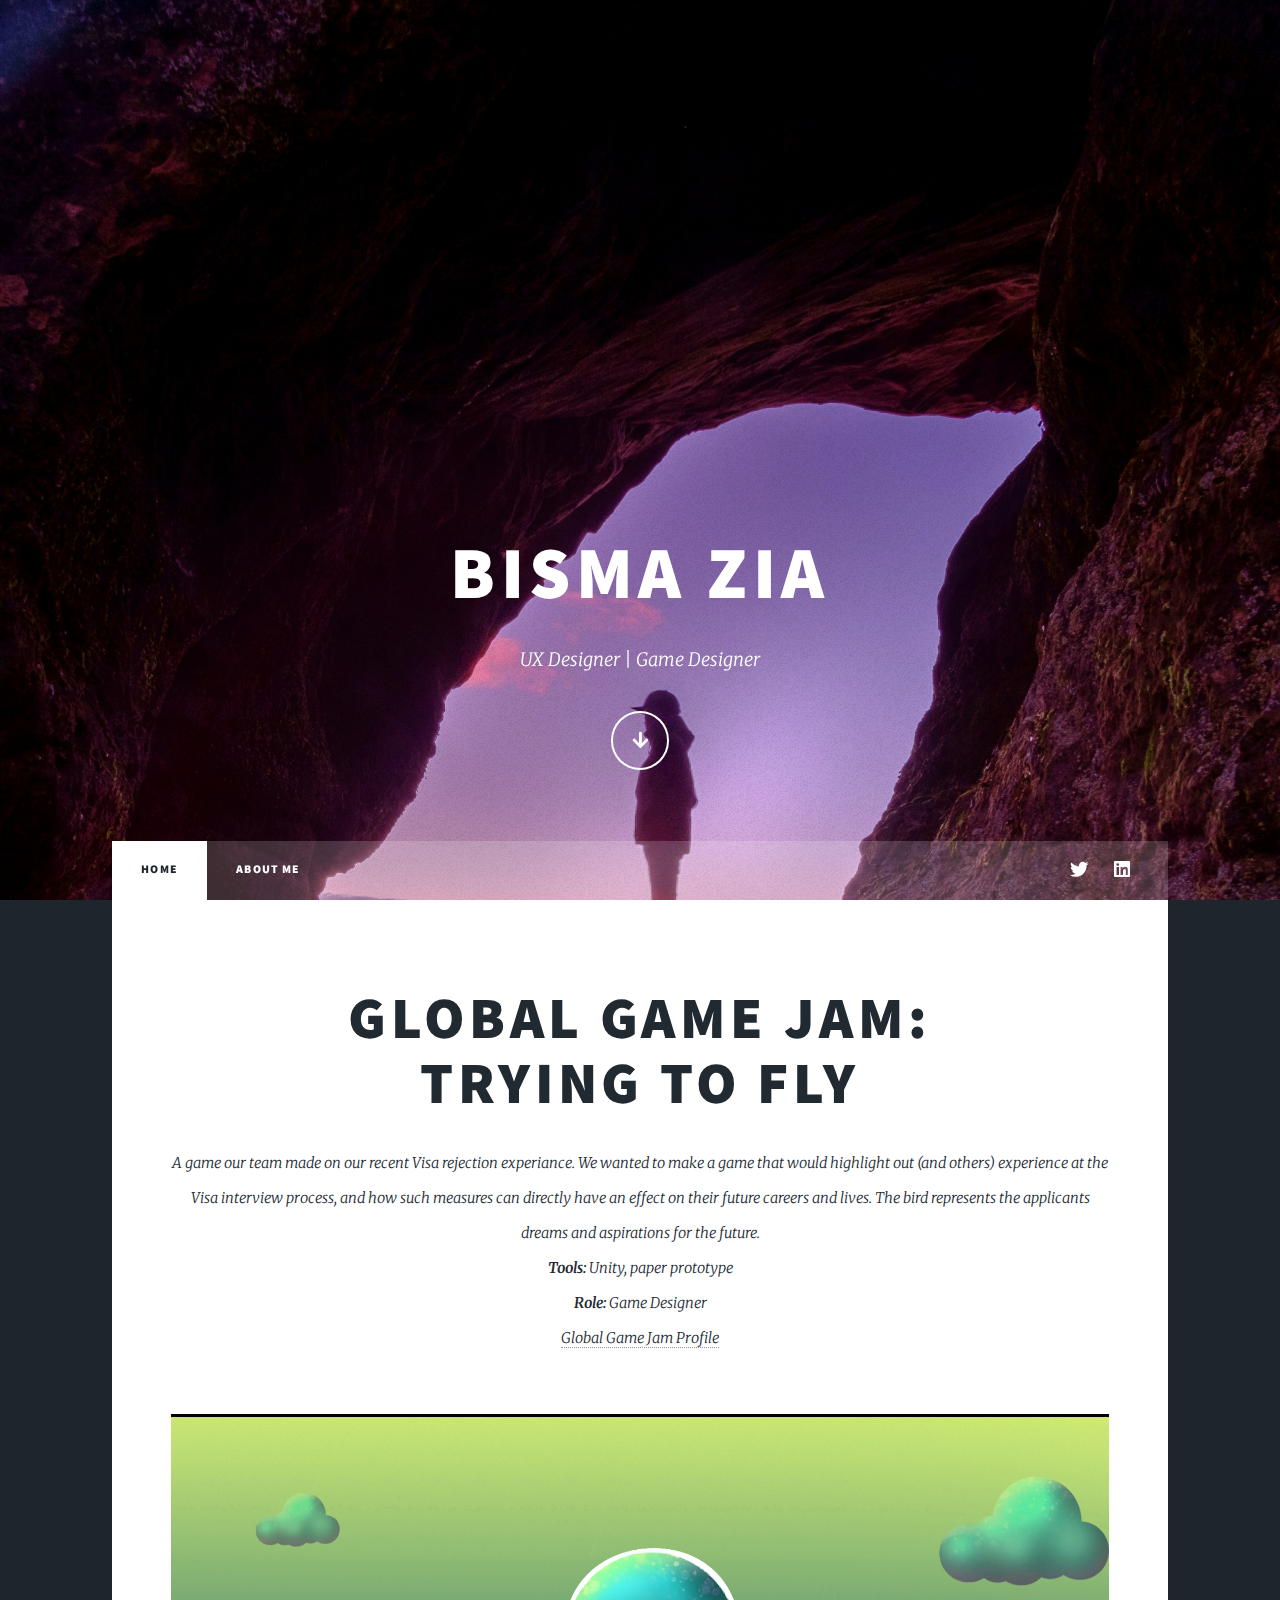
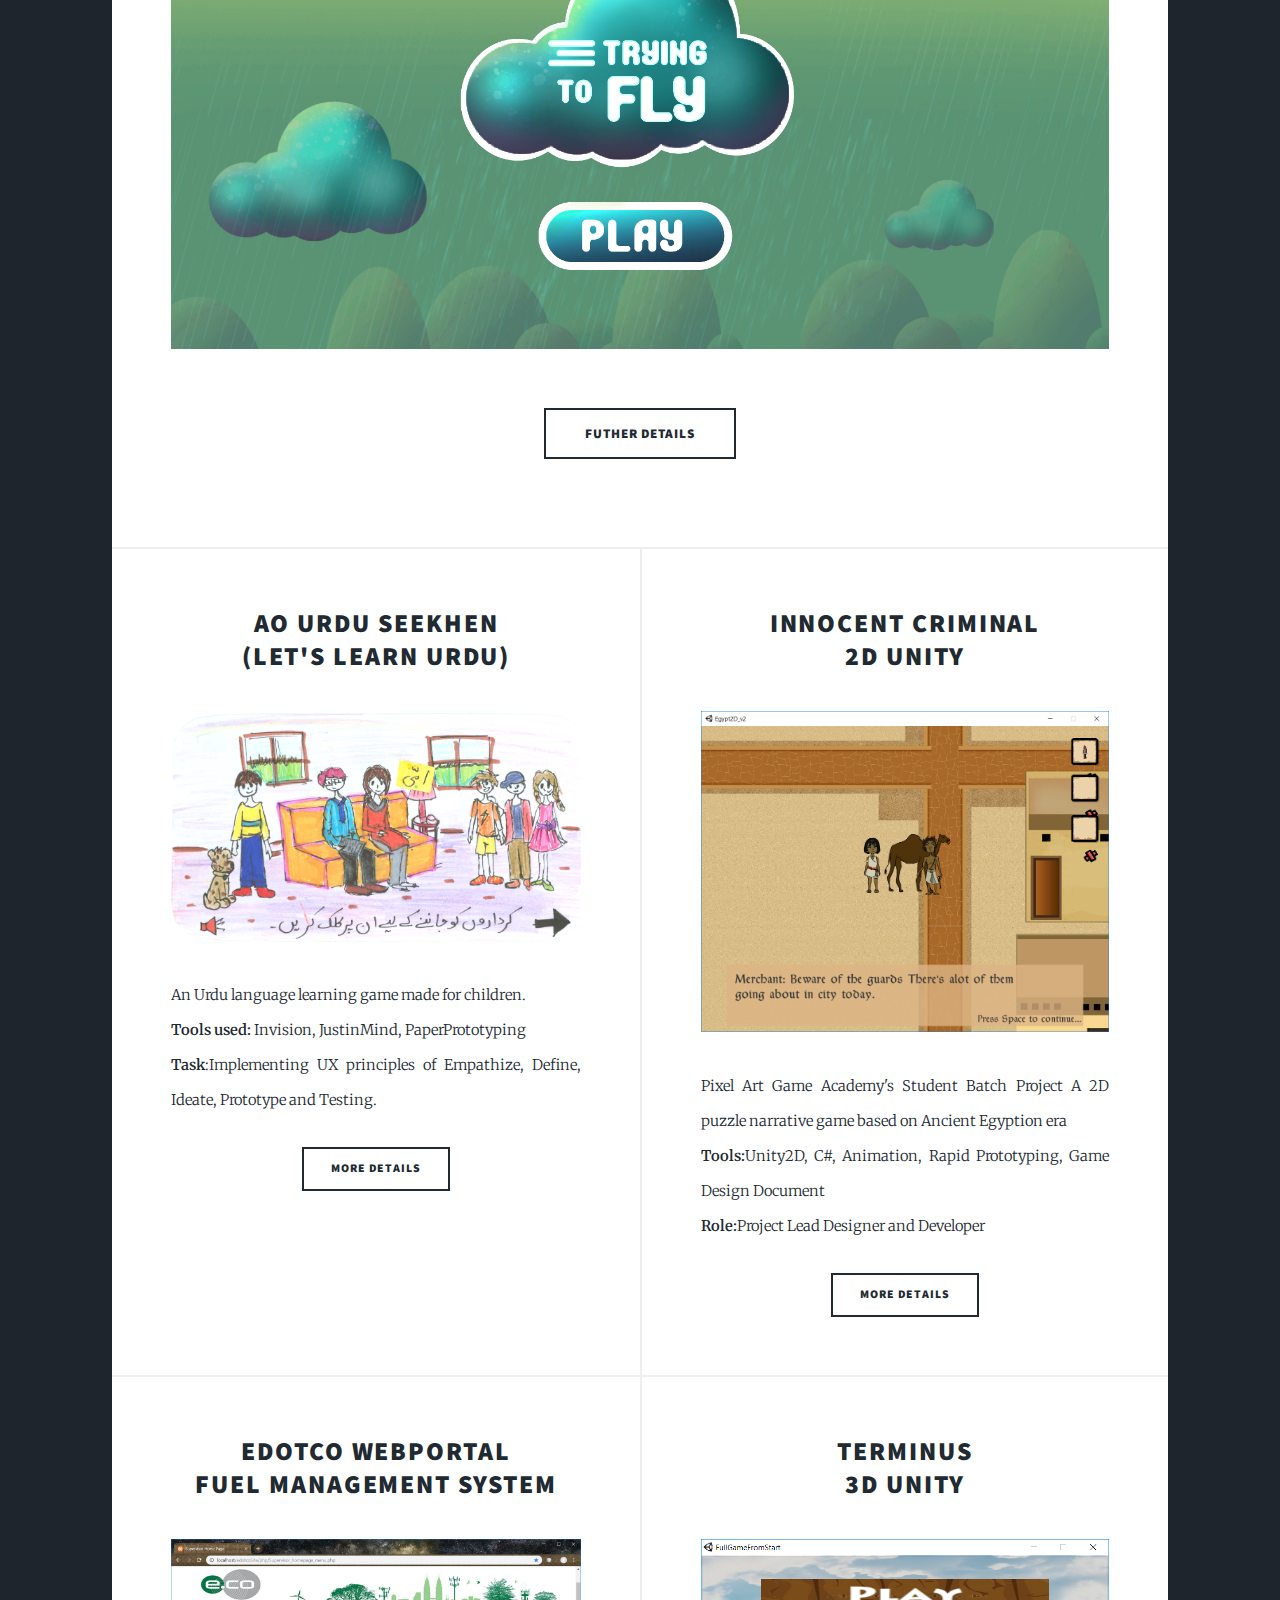
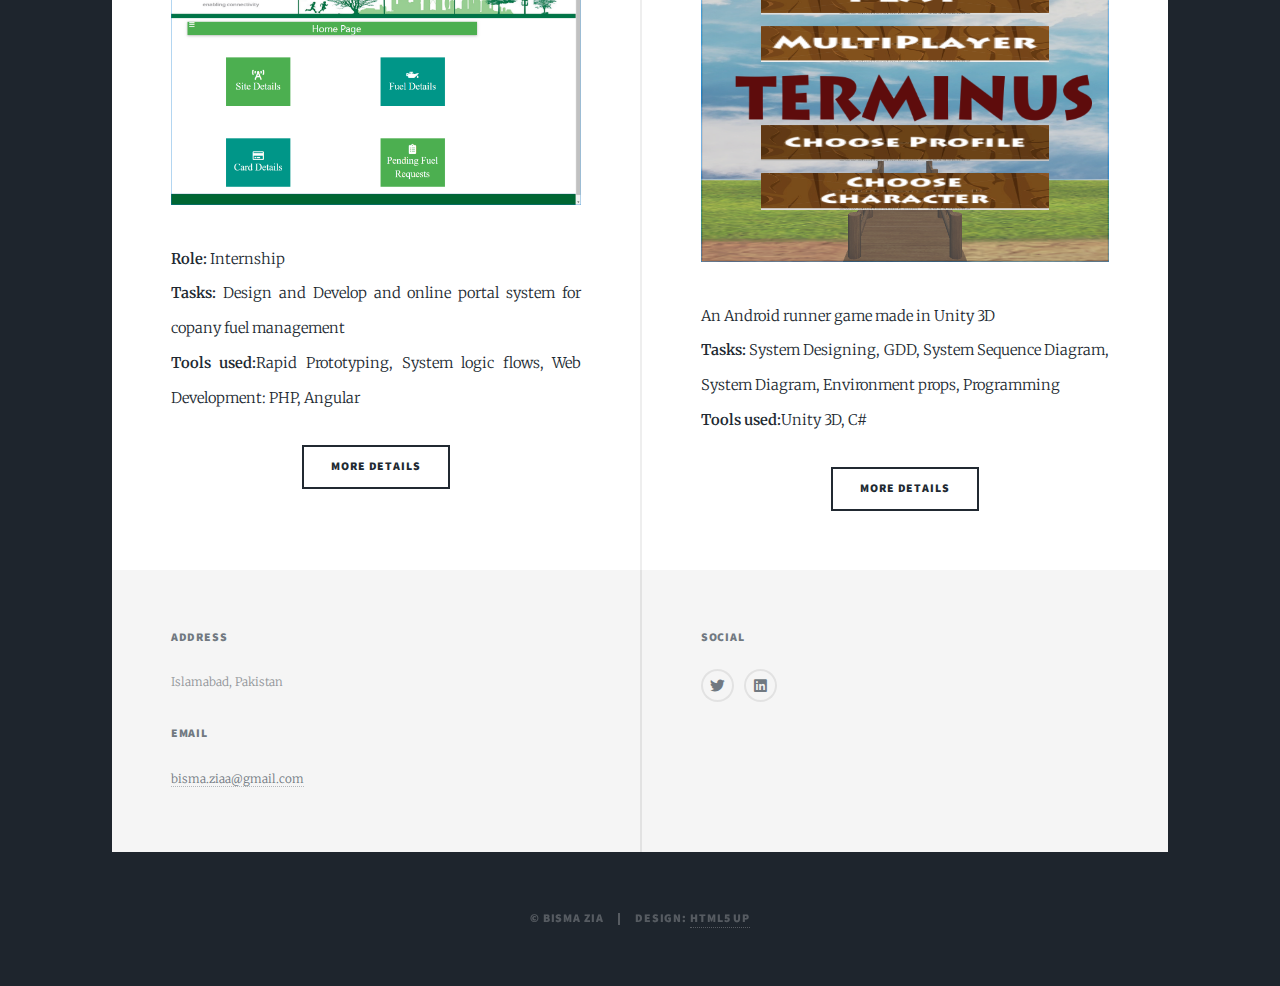
==== commit 91294a84: "Commit-1" ====
--- a/index.html
+++ b/index.html
@@ -59,14 +59,14 @@
                                         <br>
                                         <strong>Tools:</strong> Unity, paper prototype
                                         <br>
-                                        <strong>Role:</strong>Game Designer
+                                        <strong>Role:</strong> Game Designer
                                         <br>
                                         <a href="https://globalgamejam.org/2020/games/trying-fly-0" ><span class="label">Global Game Jam Profile</span></a>
                                     </p>
 								</header>
 								<a href="#" class="image main"><img src="images/trying-to-fly.PNG" alt="" /></a>
 								<ul class="actions special">
-									<li><a href="https://globalgamejam.org/2020/games/trying-fly-0" class="button large">Futher Details</a></li>
+									<li><a href="detailed-projects.html" class="button large">Futher Details</a></li>
 								</ul>
 							</article>
 
@@ -83,9 +83,9 @@
                                         <br><strong>Task</strong>:Implementing UX principles of Empathize, Define, Ideate,
                                         Prototype and Testing.
                                     </p>
-                                    <!--<ul class="actions special">
-                                        <li><a href="#" class="button">More Details</a></li>
-                                    </ul>-->
+                                    <ul class="actions special">
+                                        <li><a href="detailed-projects.html" class="button">More Details</a></li>
+                                    </ul>
                                 </article>
                                 <article>
                                     <header>
@@ -98,13 +98,13 @@
                                         <br><strong>Tools:</strong>Unity2D, C#, Animation, Rapid Prototyping, Game Design Document
                                         <br><strong>Role:</strong>Project Lead Designer and Developer
                                     </p>
-                                    <!--<ul class="actions special">
-        <li><a href="#" class="button">More Details</a></li>
-    </ul>-->
+                                    <ul class="actions special">
+                                    <li><a href="detailed-projects.html" class="button">More Details</a></li>
+                                    </ul>
                                 </article>
                                 <article>
                                     <header>
-                                        <h2><a href="#">Edotco-Webportal</a></h2>
+                                        <h2><a href="#">Edotco Webportal <br>Fuel Management System</a></h2>
                                     </header>
                                     <a href="#" class="image fit"><img src="images/edotco-web-portal.png" alt="" /></a>
                                     <p>
@@ -112,9 +112,9 @@
                                         <br><strong>Tasks:</strong> Design and Develop and online portal system for copany fuel management
                                         <br><strong>Tools used:</strong>Rapid Prototyping, System logic flows, Web Development: PHP, Angular
                                     </p>
-                                    <!--	<ul class="actions special">
-                                <li><a href="#" class="button">More Details</a></li>
-                            </ul> -->
+                                    <ul class="actions special">
+                                        <li><a href="detailed-projects.html" class="button">More Details</a></li>
+                                    </ul>
                         </article>
                         <article>
                             <header>
@@ -126,9 +126,9 @@
                                 <br><strong>Tasks:</strong> System Designing, GDD, System Sequence Diagram, System Diagram, Environment props, Programming
                                 <br><strong>Tools used:</strong>Unity 3D, C#
                             </p>
-                            <!--		<ul class="actions special">
-        <li><a href="#" class="button">More Details</a></li>
-    </ul>-->
+                            <ul class="actions special">
+                                <li><a href="detailed-projects.html" class="button">More Details</a></li>
+                            </ul>
                                 </article>
 								
 							</section>						
--- a/assets/css/main.css
+++ b/assets/css/main.css
@@ -3227,20 +3227,23 @@
 		overflow: hidden;
 	}
 
-		#wrapper > .bg {
-			position: absolute;
-			top: 0;
-			left: 0;
-			width: 100%;
-			height: 100%;
-			background-color: #212931;
-			background-image: url("../../images/overlay.png"), linear-gradient(0deg, rgba(0, 0, 0, 0.1), rgba(0, 0, 0, 0.1)), url("../../images/bg.jpg");
-			background-size: auto,								auto,														100% auto;
-			background-position: center,								center,														top center;
-			background-repeat: repeat,								no-repeat,													no-repeat;
-			background-attachment: scroll,								scroll,														scroll;
-			z-index: -1;
-		}
+        #wrapper > .bg {
+            position: absolute;
+            top: 0;
+            left: 0;
+            width: 100%;
+            height: 100%;
+            background-color: #212931;
+            /*
+            background-image: url("../../images/overlay.png"), linear-gradient(0deg, rgba(0, 0, 0, 0.1), rgba(0, 0, 0, 0.1)), url("../../images/bg.jpg");
+		*/  
+            background-image: url("../../images/overlay.png"), linear-gradient(0deg, rgba(0, 0, 0, 0.1), rgba(0, 0, 0, 0.1)), url("../../images/luke-leung-14BVc2mD9Bk-unsplash.jpg");
+            background-size: auto, auto, 100% auto;
+            background-position: center, center, top center;
+            background-repeat: repeat, no-repeat, no-repeat;
+            background-attachment: scroll, scroll, scroll;
+            z-index: -1;
+        }
 
 			#wrapper > .bg.fixed {
 				position: fixed;
